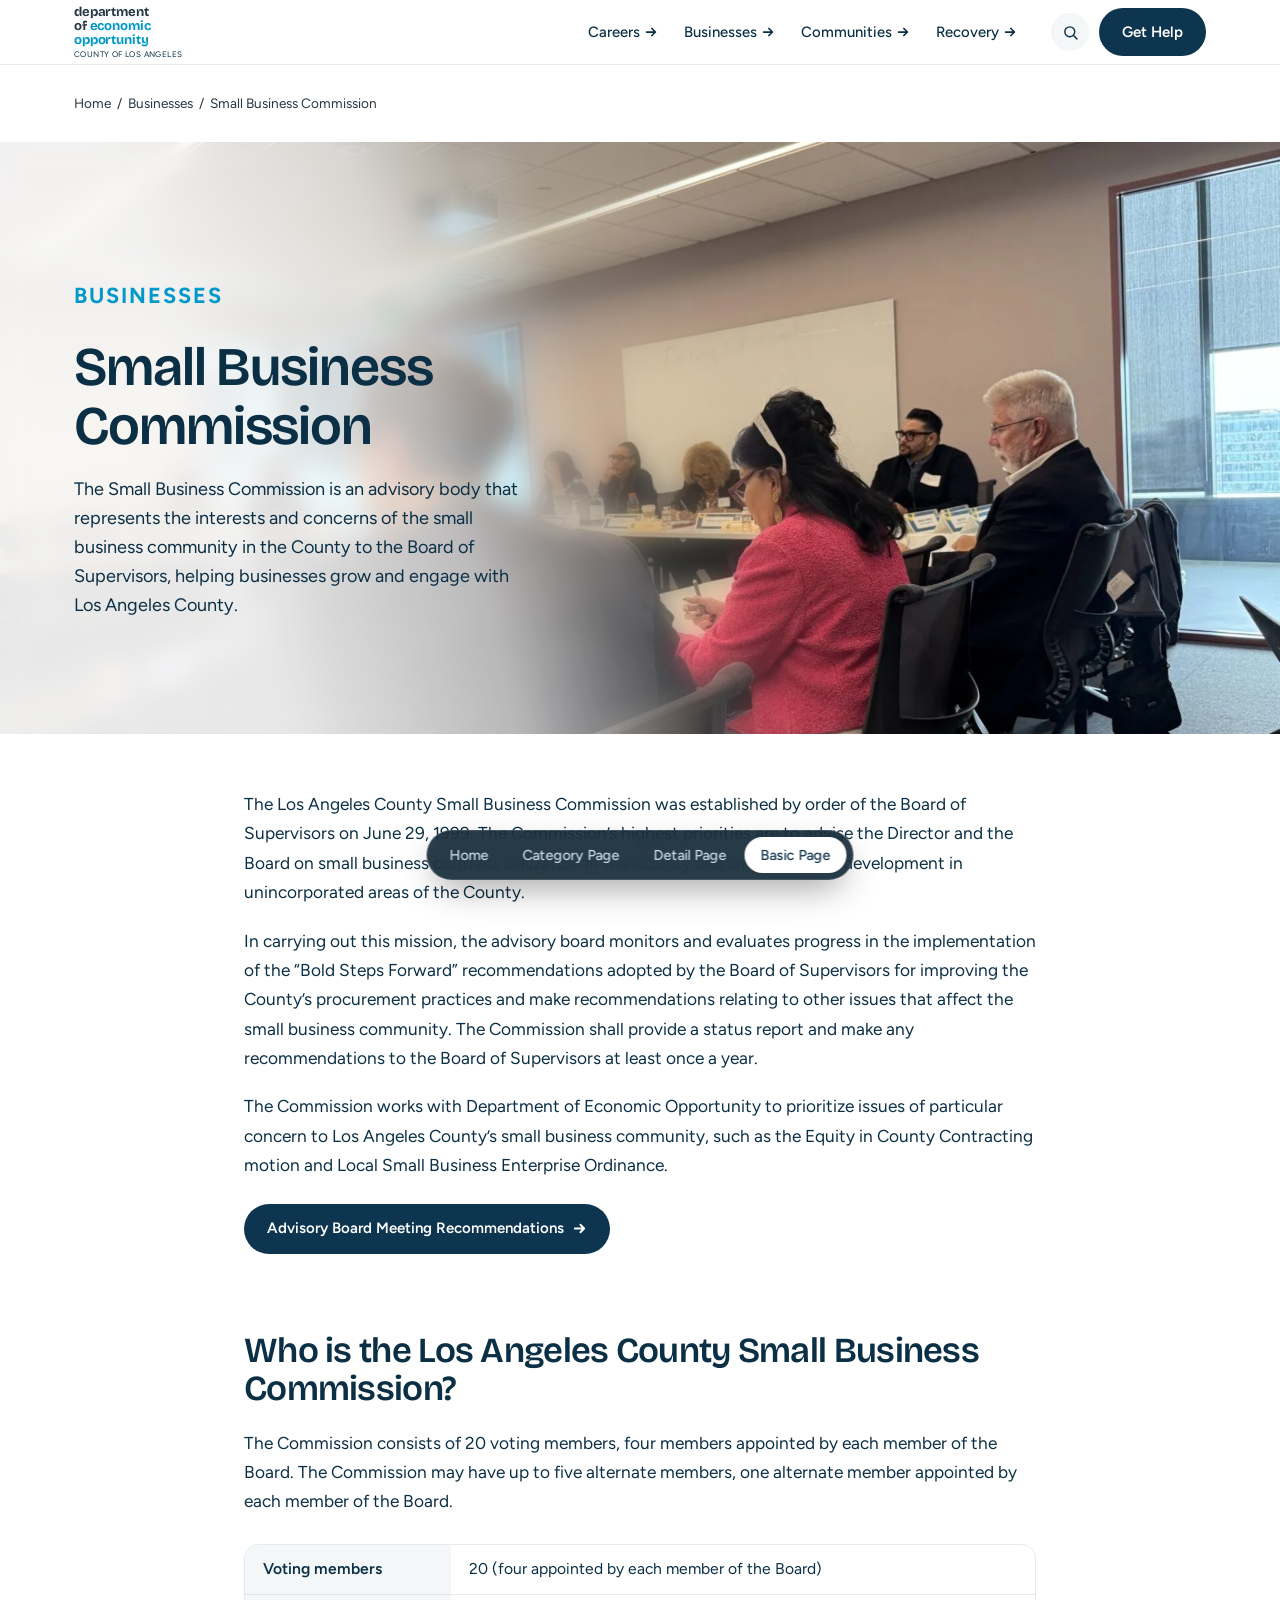
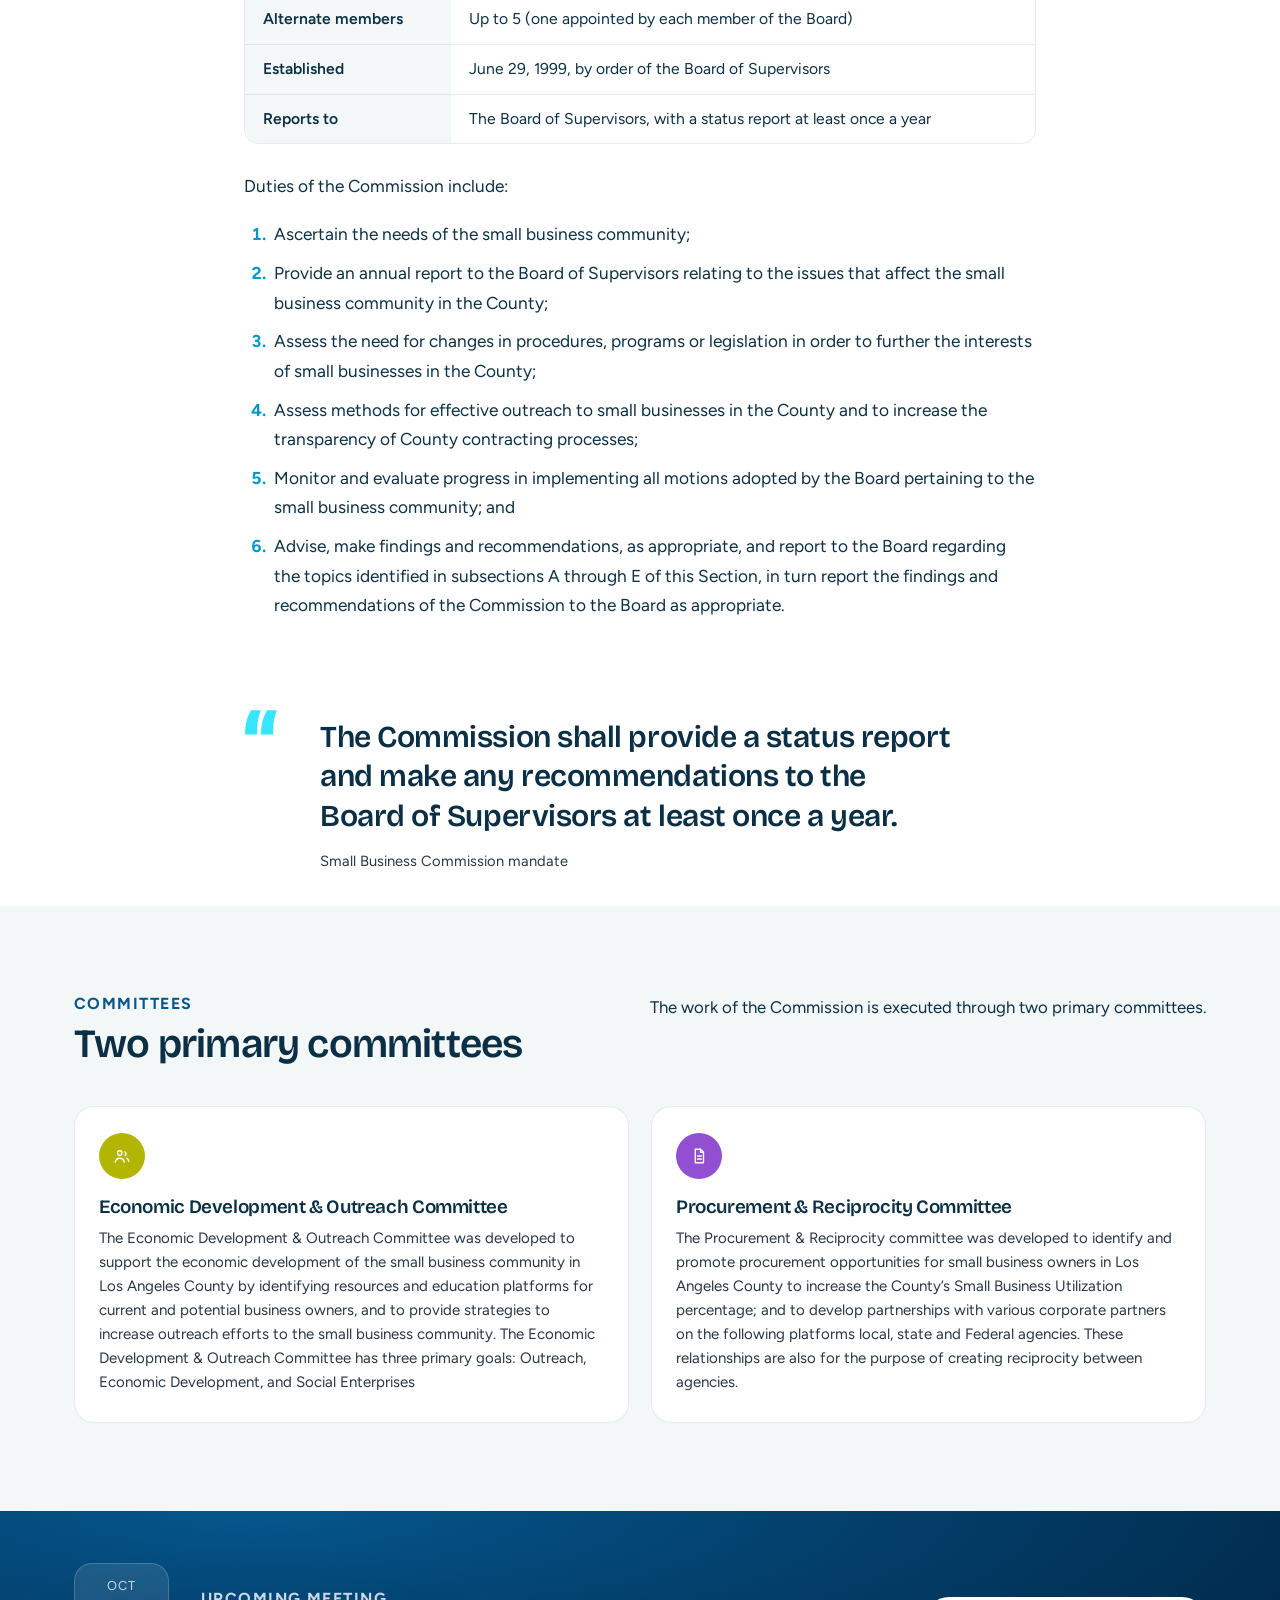
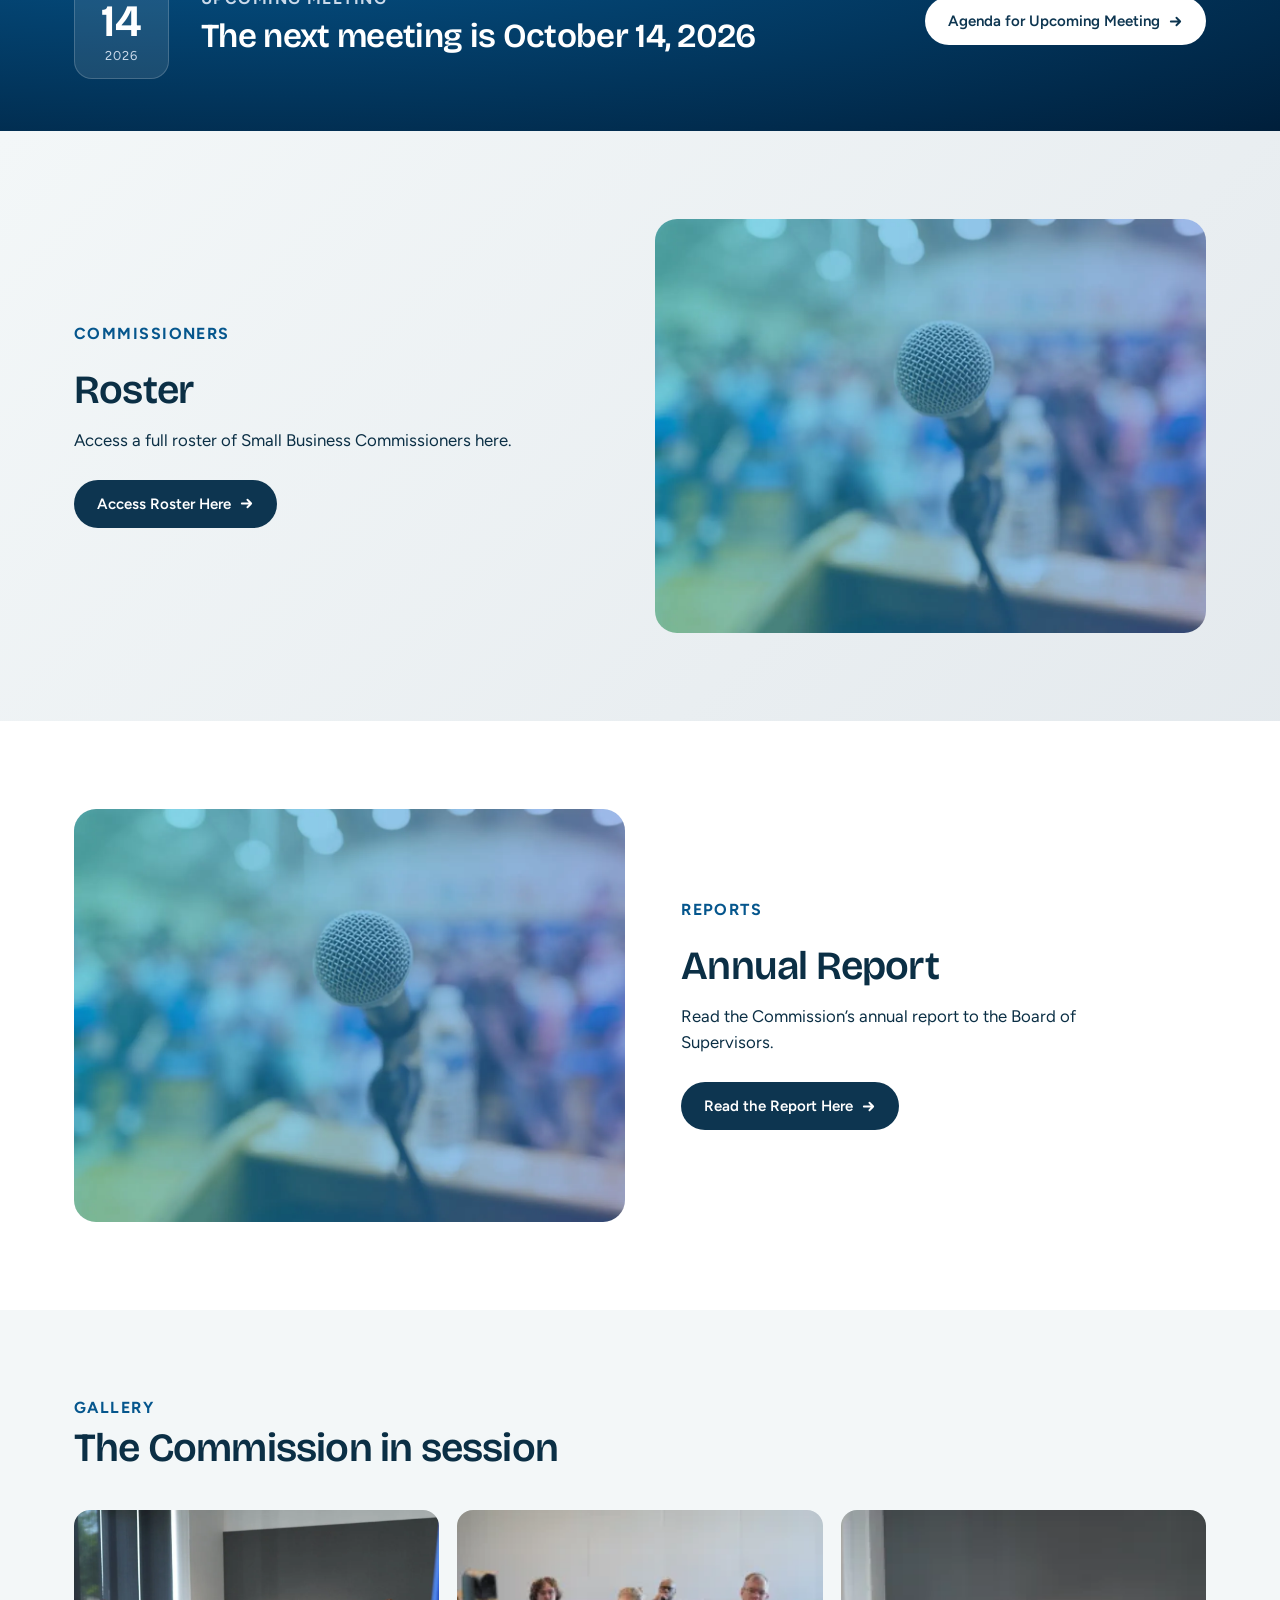
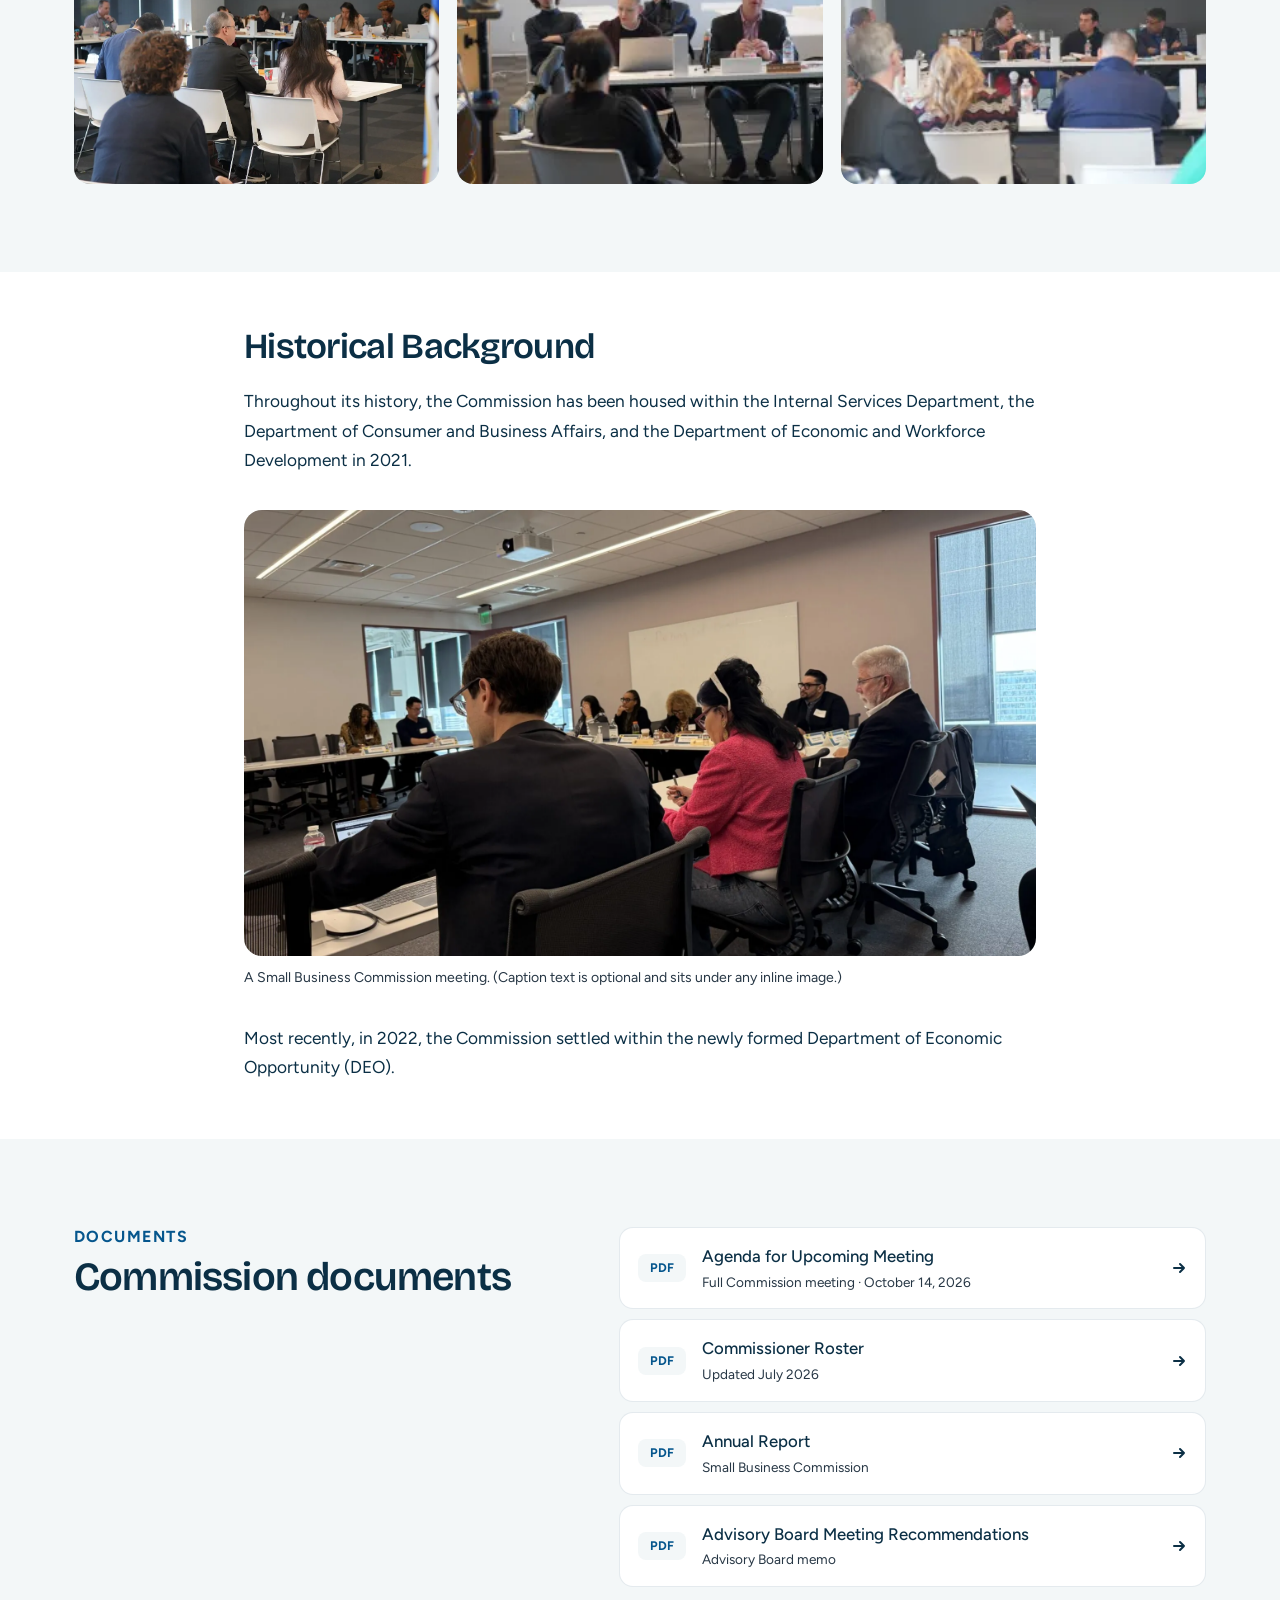
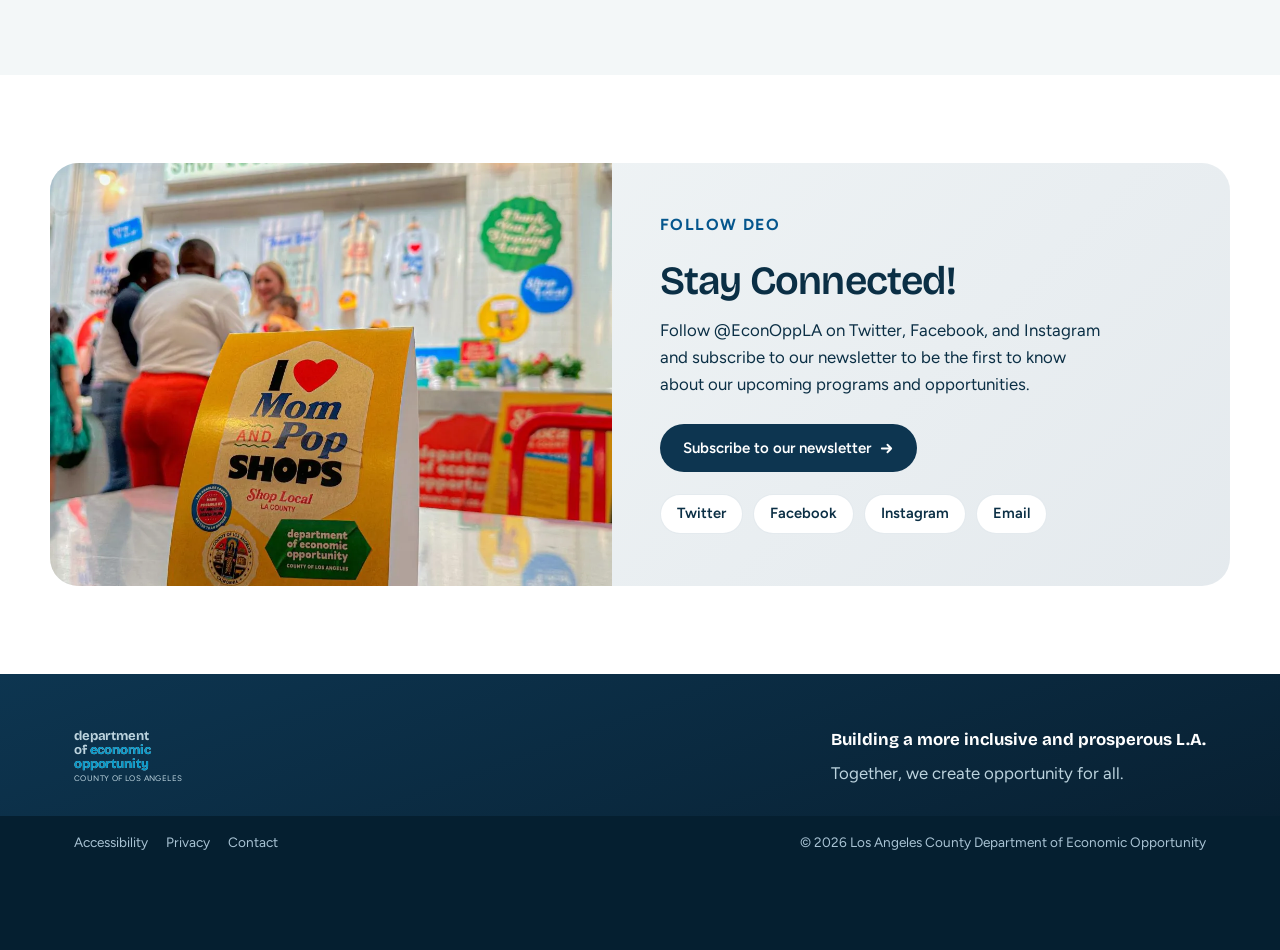
==== basic-page.html @ f33e4ea8 "Added Basic Page type, new images, and mockup nav links." ====
<!doctype html>
<html lang="en">
  <head>
    <meta charset="utf-8" />
    <meta
      name="viewport"
      content="width=device-width, initial-scale=1, viewport-fit=cover"
    />
    <meta name="color-scheme" content="light" />
    <title>
      Small Business Commission | Department of Economic Opportunity
    </title>
    <link rel="icon" href="assets/la-county-seal.svg" sizes="32x32" />
    <link rel="apple-touch-icon" href="assets/la-county-seal.svg" />
    <link rel="preconnect" href="https://fonts.googleapis.com" />
    <link rel="preconnect" href="https://fonts.gstatic.com" crossorigin />
    <link
      href="https://fonts.googleapis.com/css2?family=Bricolage+Grotesque:wght@500;600;700&family=Figtree:wght@400;500;600&display=swap"
      rel="stylesheet"
    />
    <link rel="stylesheet" href="style.css" />
  </head>
  <body>
    <header class="bar" id="top">
      <div class="w">
        <a
          class="logo"
          href="./"
          aria-label="Department of Economic Opportunity, home"
          ><span
            ><b
              ><i class="l1">department of </i>
              <i class="l2">economic opportunity</i></b
            ><small>County of Los Angeles</small></span
          ></a
        >
        <nav aria-label="Main">
          <div class="dd">
            <a href="category.html"
              >Careers
              <svg
                class="ch"
                width="14"
                height="14"
                viewBox="0 0 16 16"
                aria-hidden="true"
              >
                <path
                  d="M3 8h10M9 4l4 4-4 4"
                  fill="none"
                  stroke="currentColor"
                  stroke-width="2"
                  stroke-linecap="round"
                  stroke-linejoin="round"
                />
              </svg>
            </a>
            <ul>
              <li>
                <a href="youthatwork.html"
                  >America’s Job Centers of California</a
                >
              </li>
              <li>
                <a href="youthatwork.html">High Road Training Partnerships</a>
              </li>
              <li>
                <a href="youthatwork.html">Workforce Development Board</a>
              </li>
              <li><a href="youthatwork.html">Youth@Work Program</a></li>
            </ul>
          </div>
          <div class="dd">
            <a href="category.html"
              >Businesses
              <svg
                class="ch"
                width="14"
                height="14"
                viewBox="0 0 16 16"
                aria-hidden="true"
              >
                <path
                  d="M3 8h10M9 4l4 4-4 4"
                  fill="none"
                  stroke="currentColor"
                  stroke-width="2"
                  stroke-linecap="round"
                  stroke-linejoin="round"
                />
              </svg>
            </a>
            <ul>
              <li><a href="youthatwork.html">Office of Small Business</a></li>
              <li><a href="youthatwork.html">Sidewalk Vending Program</a></li>
              <li><a href="youthatwork.html">Small Business Commission</a></li>
              <li><a href="youthatwork.html">Life Sciences Industry</a></li>
              <li>
                <a href="youthatwork.html">Arts, Media, and Entertainment</a>
              </li>
            </ul>
          </div>
          <div class="dd">
            <a href="category.html"
              >Communities
              <svg
                class="ch"
                width="14"
                height="14"
                viewBox="0 0 16 16"
                aria-hidden="true"
              >
                <path
                  d="M3 8h10M9 4l4 4-4 4"
                  fill="none"
                  stroke="currentColor"
                  stroke-width="2"
                  stroke-linecap="round"
                  stroke-linejoin="round"
                />
              </svg>
            </a>
            <ul>
              <li><a href="youthatwork.html">Capital Development</a></li>
              <li>
                <a href="youthatwork.html"
                  >RENOVATE Facade Improvement Program</a
                >
              </li>
            </ul>
          </div>
          <div class="dd">
            <a href="category.html"
              >Recovery
              <svg
                class="ch"
                width="14"
                height="14"
                viewBox="0 0 16 16"
                aria-hidden="true"
              >
                <path
                  d="M3 8h10M9 4l4 4-4 4"
                  fill="none"
                  stroke="currentColor"
                  stroke-width="2"
                  stroke-linecap="round"
                  stroke-linejoin="round"
                />
              </svg>
            </a>
            <ul>
              <li>
                <a href="youthatwork.html"
                  >Malibu-Topanga Business Interruption Fund</a
                >
              </li>
            </ul>
          </div>
        </nav>
        <div class="tools">
          <button class="ic-btn" aria-label="Search">
            <svg
              width="17"
              height="17"
              viewBox="0 0 24 24"
              fill="none"
              aria-hidden="true"
            >
              <circle
                cx="11"
                cy="11"
                r="7"
                stroke="currentColor"
                stroke-width="2"
              />
              <path
                d="M21 21l-4-4"
                stroke="currentColor"
                stroke-width="2"
                stroke-linecap="round"
              />
            </svg></button
          ><a class="btn" href="#contact"><span>Get Help</span></a>
        </div>
        <button class="menu" aria-label="Menu" aria-expanded="false" id="mb">
          ☰
        </button>
      </div>
    </header>
    <main>
      <div class="w">
        <p class="crumb">
          <a href="index.html">Home</a><span>/</span
          ><a href="category.html">Businesses</a><span>/</span>Small Business
          Commission
        </p>
      </div>

      <!-- ============================================================
           BASIC PAGE: component inventory (authors can reorder/omit/repeat)
           1  Hero .................. same as other pages: background image, title, intro
           2  Rich text ............. h2-h4, paragraphs, lists, links, button,
                                      table, blockquote, figure with caption
           3  Pull quote
           4  Card grid (2 or 3 up)
           5  Callout band (dark)
           6  Feature block ......... image right (.feat) / image left (.feat.flip)
           7  Image gallery ......... opens in lightbox
           8  Document list
           9  CTA with image
           Section backgrounds: white (default), .tint, .dark
           ============================================================ -->

      <!-- 1. HERO -->
      <div
        class="hero"
        style="background-image: url(assets/img-small-biz-commission.webp)"
      >
        <div class="w">
          <div class="hero-content">
            <h1>
              <span class="eyebrow">Businesses</span
              ><span class="sr-only">: </span>
              <span class="headline">Small Business Commission</span>
            </h1>
            <p>
              The Small Business Commission is an advisory body that represents
              the interests and concerns of the small business community in the
              County to the Board of Supervisors, helping businesses grow and
              engage with Los Angeles County.
            </p>
          </div>
        </div>
      </div>

      <!-- 2. RICH TEXT -->
      <section class="rt">
        <div class="w narrow">
          <div class="rich">
            <p>
              The Los Angeles County Small Business Commission was established
              by order of the Board of Supervisors on June 29, 1999. The
              Commission’s highest priorities are to advise the Director and the
              Board on small business contract utilization in the County and
              small business development in unincorporated areas of the County.
            </p>
            <p>
              In carrying out this mission, the advisory board monitors and
              evaluates progress in the implementation of the “Bold Steps
              Forward” recommendations adopted by the Board of Supervisors for
              improving the County’s procurement practices and make
              recommendations relating to other issues that affect the small
              business community. The Commission shall provide a status report
              and make any recommendations to the Board of Supervisors at least
              once a year.
            </p>
            <p>
              The Commission works with Department of Economic Opportunity to
              prioritize issues of particular concern to Los Angeles County’s
              small business community, such as the Equity in County Contracting
              motion and Local Small Business Enterprise Ordinance.
            </p>
            <a
              class="btn"
              href="https://opportunity.lacounty.gov/wp-content/uploads/2025/08/FINAL-1st-Advisory-Board-Memo-2024-signed.pdf"
              target="_blank"
              rel="noopener"
              >Advisory Board Meeting Recommendations
              <svg
                class="arrow"
                width="15"
                height="15"
                viewBox="0 0 16 16"
                aria-hidden="true"
              >
                <path
                  d="M3 8h10M9 4l4 4-4 4"
                  fill="none"
                  stroke="currentColor"
                  stroke-width="2"
                  stroke-linecap="round"
                  stroke-linejoin="round"
                />
              </svg>
            </a>

            <h2>Who is the Los Angeles County Small Business Commission?</h2>
            <p>
              The Commission consists of 20 voting members, four members
              appointed by each member of the Board. The Commission may have up
              to five alternate members, one alternate member appointed by each
              member of the Board.
            </p>

            <div class="table-wrap">
              <table>
                <caption class="sr-only">
                  Commission membership at a glance
                </caption>
                <tbody>
                  <tr>
                    <th scope="row">Voting members</th>
                    <td>20 (four appointed by each member of the Board)</td>
                  </tr>
                  <tr>
                    <th scope="row">Alternate members</th>
                    <td>Up to 5 (one appointed by each member of the Board)</td>
                  </tr>
                  <tr>
                    <th scope="row">Established</th>
                    <td>June 29, 1999, by order of the Board of Supervisors</td>
                  </tr>
                  <tr>
                    <th scope="row">Reports to</th>
                    <td>
                      The Board of Supervisors, with a status report at least
                      once a year
                    </td>
                  </tr>
                </tbody>
              </table>
            </div>

            <p>Duties of the Commission include:</p>
            <ol>
              <li>Ascertain the needs of the small business community;</li>
              <li>
                Provide an annual report to the Board of Supervisors relating to
                the issues that affect the small business community in the
                County;
              </li>
              <li>
                Assess the need for changes in procedures, programs or
                legislation in order to further the interests of small
                businesses in the County;
              </li>
              <li>
                Assess methods for effective outreach to small businesses in the
                County and to increase the transparency of County contracting
                processes;
              </li>
              <li>
                Monitor and evaluate progress in implementing all motions
                adopted by the Board pertaining to the small business community;
                and
              </li>
              <li>
                Advise, make findings and recommendations, as appropriate, and
                report to the Board regarding the topics identified in
                subsections A through E of this Section, in turn report the
                findings and recommendations of the Commission to the Board as
                appropriate.
              </li>
            </ol>
          </div>
        </div>
      </section>

      <!-- 3. PULL QUOTE (text taken from the page body above) -->
      <section class="pq">
        <div class="w narrow">
          <figure class="pullquote">
            <blockquote>
              <p>
                The Commission shall provide a status report and make any
                recommendations to the Board of Supervisors at least once a
                year.
              </p>
            </blockquote>
            <figcaption>Small Business Commission mandate</figcaption>
          </figure>
        </div>
      </section>

      <!-- 4. CARD GRID (2-up) -->
      <section class="tint">
        <div class="w">
          <div class="hd2">
            <div>
              <h2>
                <span class="eyebrow">Committees</span
                ><span class="sr-only">: </span>
                <span class="headline">Two primary committees</span>
              </h2>
            </div>
            <p>
              The work of the Commission is executed through two primary
              committees.
            </p>
          </div>
          <div class="path cols2">
            <article class="bcard">
              <span class="ico" style="background: var(--avocado)"
                ><svg
                  width="18"
                  height="18"
                  viewBox="0 0 24 24"
                  fill="none"
                  stroke="white"
                  stroke-width="1.8"
                  stroke-linecap="round"
                  stroke-linejoin="round"
                  aria-hidden="true"
                >
                  <circle cx="9" cy="8" r="3" />
                  <path d="M3 20c.8-3.4 3-5 6-5s5.2 1.6 6 5" />
                  <path d="M16 6.5a3 3 0 0 1 0 5M18.5 15c1.4.7 2.2 2.2 2.5 4" />
                </svg>
              </span>
              <h3>Economic Development &amp; Outreach Committee</h3>
              <p>
                The Economic Development &amp; Outreach Committee was developed
                to support the economic development of the small business
                community in Los Angeles County by identifying resources and
                education platforms for current and potential business owners,
                and to provide strategies to increase outreach efforts to the
                small business community. The Economic Development &amp;
                Outreach Committee has three primary goals: Outreach, Economic
                Development, and Social Enterprises
              </p>
            </article>
            <article class="bcard">
              <span class="ico" style="background: var(--purple)"
                ><svg
                  width="18"
                  height="18"
                  viewBox="0 0 24 24"
                  fill="none"
                  stroke="white"
                  stroke-width="1.8"
                  stroke-linecap="round"
                  stroke-linejoin="round"
                  aria-hidden="true"
                >
                  <path d="M7 3h7l4 4v14H7z" />
                  <path d="M14 3v4h4M10 12h5M10 16h5" />
                </svg>
              </span>
              <h3>Procurement &amp; Reciprocity Committee</h3>
              <p>
                The Procurement &amp; Reciprocity committee was developed to
                identify and promote procurement opportunities for small
                business owners in Los Angeles County to increase the County’s
                Small Business Utilization percentage; and to develop
                partnerships with various corporate partners on the following
                platforms local, state and Federal agencies. These relationships
                are also for the purpose of creating reciprocity between
                agencies.
              </p>
            </article>
          </div>
        </div>
      </section>

      <!-- 5. CALLOUT BAND (dark) -->
      <section class="callout dark">
        <div class="w">
          <time class="date" datetime="2026-10-14"
            ><span>Oct</span><b>14</b><span>2026</span></time
          >
          <div class="txt">
            <h2>
              <span class="eyebrow" style="color: var(--chalk)"
                >Upcoming Meeting</span
              ><span class="sr-only">: </span>
              <span class="headline">The next meeting is October 14, 2026</span>
            </h2>
          </div>
          <a
            class="btn"
            href="http://opportunity.lacounty.gov/wp-content/uploads/2026/10/SBC-Full-Commission-Meeting-Agenda.-October-14-2026-FINAL.pdf"
            target="_blank"
            rel="noopener"
            >Agenda for Upcoming Meeting
            <svg
              class="arrow"
              width="15"
              height="15"
              viewBox="0 0 16 16"
              aria-hidden="true"
            >
              <path
                d="M3 8h10M9 4l4 4-4 4"
                fill="none"
                stroke="currentColor"
                stroke-width="2"
                stroke-linecap="round"
                stroke-linejoin="round"
              />
            </svg>
          </a>
        </div>
      </section>

      <!-- 6a. FEATURE BLOCK (image right) -->
      <section class="feat">
        <div class="w">
          <div>
            <h2>
              <span class="eyebrow">Commissioners</span
              ><span class="sr-only">: </span>
              <span class="headline">Roster</span>
            </h2>
            <p>Access a full roster of Small Business Commissioners here.</p>
            <a
              class="btn"
              href="http://opportunity.lacounty.gov/wp-content/uploads/2026/08/LOS-ANGELES-COUNTY-SMALL-BUSINESS-COMMISSION-ROSTER.7.2026-1.pdf"
              target="_blank"
              rel="noopener"
              >Access Roster Here
              <svg
                class="arrow"
                width="15"
                height="15"
                viewBox="0 0 16 16"
                aria-hidden="true"
              >
                <path
                  d="M3 8h10M9 4l4 4-4 4"
                  fill="none"
                  stroke="currentColor"
                  stroke-width="2"
                  stroke-linecap="round"
                  stroke-linejoin="round"
                />
              </svg>
            </a>
          </div>
          <div class="ph">
            <img
              src="assets/img-sbc-microphone.webp"
              alt="A close-up of a microphone on a podium with a water bottle, set against a blurred crowd in a brightly lit indoor venue with a blue-purple gradient overlay."
            />
          </div>
        </div>
      </section>

      <!-- 6b. FEATURE BLOCK (image left) -->
      <section class="feat flip" style="background-image: none">
        <div class="w">
          <div>
            <h2>
              <span class="eyebrow">Reports</span
              ><span class="sr-only">: </span>
              <span class="headline">Annual Report</span>
            </h2>
            <p>
              Read the Commission’s annual report to the Board of Supervisors.
            </p>
            <a
              class="btn"
              href="https://opportunity.lacounty.gov/wp-content/uploads/2025/08/SBC-2022-Annual-Report-Final-1-13.pdf"
              target="_blank"
              rel="noopener"
              >Read the Report Here
              <svg
                class="arrow"
                width="15"
                height="15"
                viewBox="0 0 16 16"
                aria-hidden="true"
              >
                <path
                  d="M3 8h10M9 4l4 4-4 4"
                  fill="none"
                  stroke="currentColor"
                  stroke-width="2"
                  stroke-linecap="round"
                  stroke-linejoin="round"
                />
              </svg>
            </a>
          </div>
          <div class="ph">
            <img
              src="assets/img-sbc-microphone.webp"
              alt="A close-up of a microphone on a podium with a water bottle, set against a blurred crowd in a brightly lit indoor venue with a blue-purple gradient overlay."
            />
          </div>
        </div>
      </section>

      <!-- 7. IMAGE GALLERY (opens lightbox) -->
      <section class="tint">
        <div class="w">
          <div class="hd2">
            <div>
              <h2>
                <span class="eyebrow">Gallery</span
                ><span class="sr-only">: </span>
                <span class="headline">The Commission in session</span>
              </h2>
            </div>
          </div>
          <ul class="gal">
            <li>
              <button
                type="button"
                class="gal-item"
                aria-label="View larger: People sit around a large U-shaped table engaged in a formal meeting or discussion in a modern conference room, with a partial view of a Los Angeles County flag in the foreground."
              >
                <span class="ph"
                  ><img
                    src="assets/img-SBC.webp"
                    alt="People sit around a large U-shaped table engaged in a formal meeting or discussion in a modern conference room, with a partial view of a Los Angeles County flag in the foreground."
                    loading="lazy"
                /></span>
              </button>
            </li>
            <li>
              <button
                type="button"
                class="gal-item"
                aria-label="View larger: A small group of people sit at a conference table with laptops and nameplates, participating in a formal meeting while a camera on a tripod records the session."
              >
                <span class="ph"
                  ><img
                    src="assets/img-SBC1.webp"
                    alt="A small group of people sit at a conference table with laptops and nameplates, participating in a formal meeting while a camera on a tripod records the session."
                    loading="lazy"
                /></span>
              </button>
            </li>
            <li>
              <button
                type="button"
                class="gal-item"
                aria-label="View larger: People seated around conference tables engage in a group discussion, with one woman speaking while others listen attentively in a professional meeting setting."
              >
                <span class="ph"
                  ><img
                    src="assets/img-SBC2.webp"
                    alt="People seated around conference tables engage in a group discussion, with one woman speaking while others listen attentively in a professional meeting setting."
                    loading="lazy"
                /></span>
              </button>
            </li>
          </ul>
        </div>
      </section>

      <!-- 2 (again). RICH TEXT with an inline figure + caption -->
      <section class="rt">
        <div class="w narrow">
          <div class="rich">
            <h2>Historical Background</h2>
            <p>
              Throughout its history, the Commission has been housed within the
              Internal Services Department, the Department of Consumer and
              Business Affairs, and the Department of Economic and Workforce
              Development in 2021.
            </p>
            <figure>
              <div class="ph">
                <img
                  src="assets/img-small-biz-commission.webp"
                  alt="A Small Business Commission meeting"
                  loading="lazy"
                />
              </div>
              <figcaption>
                A Small Business Commission meeting. (Caption text is optional
                and sits under any inline image.)
              </figcaption>
            </figure>
            <p>
              Most recently, in 2022, the Commission settled within the newly
              formed Department of Economic Opportunity (DEO).
            </p>
          </div>
        </div>
      </section>

      <!-- 8. DOCUMENT LIST -->
      <section class="tint">
        <div class="w split">
          <div>
            <h2>
              <span class="eyebrow">Documents</span
              ><span class="sr-only">: </span>
              <span class="headline">Commission documents</span>
            </h2>
          </div>
          <ul class="doclist">
            <li>
              <a
                href="http://opportunity.lacounty.gov/wp-content/uploads/2026/10/SBC-Full-Commission-Meeting-Agenda.-October-14-2026-FINAL.pdf"
                target="_blank"
                rel="noopener"
                ><span class="ft">PDF</span
                ><span class="t"
                  >Agenda for Upcoming Meeting<small
                    >Full Commission meeting · October 14, 2026</small
                  ></span
                ><svg
                  width="16"
                  height="16"
                  viewBox="0 0 16 16"
                  aria-hidden="true"
                >
                  <path
                    d="M3 8h10M9 4l4 4-4 4"
                    fill="none"
                    stroke="currentColor"
                    stroke-width="2"
                    stroke-linecap="round"
                    stroke-linejoin="round"
                  /></svg
              ></a>
            </li>
            <li>
              <a
                href="http://opportunity.lacounty.gov/wp-content/uploads/2026/08/LOS-ANGELES-COUNTY-SMALL-BUSINESS-COMMISSION-ROSTER.7.2026-1.pdf"
                target="_blank"
                rel="noopener"
                ><span class="ft">PDF</span
                ><span class="t"
                  >Commissioner Roster<small>Updated July 2026</small></span
                ><svg
                  width="16"
                  height="16"
                  viewBox="0 0 16 16"
                  aria-hidden="true"
                >
                  <path
                    d="M3 8h10M9 4l4 4-4 4"
                    fill="none"
                    stroke="currentColor"
                    stroke-width="2"
                    stroke-linecap="round"
                    stroke-linejoin="round"
                  /></svg
              ></a>
            </li>
            <li>
              <a
                href="https://opportunity.lacounty.gov/wp-content/uploads/2025/08/SBC-2022-Annual-Report-Final-1-13.pdf"
                target="_blank"
                rel="noopener"
                ><span class="ft">PDF</span
                ><span class="t"
                  >Annual Report<small>Small Business Commission</small></span
                ><svg
                  width="16"
                  height="16"
                  viewBox="0 0 16 16"
                  aria-hidden="true"
                >
                  <path
                    d="M3 8h10M9 4l4 4-4 4"
                    fill="none"
                    stroke="currentColor"
                    stroke-width="2"
                    stroke-linecap="round"
                    stroke-linejoin="round"
                  /></svg
              ></a>
            </li>
            <li>
              <a
                href="https://opportunity.lacounty.gov/wp-content/uploads/2025/08/FINAL-1st-Advisory-Board-Memo-2024-signed.pdf"
                target="_blank"
                rel="noopener"
                ><span class="ft">PDF</span
                ><span class="t"
                  >Advisory Board Meeting Recommendations<small
                    >Advisory Board memo</small
                  ></span
                ><svg
                  width="16"
                  height="16"
                  viewBox="0 0 16 16"
                  aria-hidden="true"
                >
                  <path
                    d="M3 8h10M9 4l4 4-4 4"
                    fill="none"
                    stroke="currentColor"
                    stroke-width="2"
                    stroke-linecap="round"
                    stroke-linejoin="round"
                  /></svg
              ></a>
            </li>
          </ul>
        </div>
      </section>

      <!-- 9. CTA WITH IMAGE -->
      <section class="cta">
        <div class="w">
          <div
            class="ph"
            style="aspect-ratio: auto; height: 100%; min-height: 280px"
          >
            <img
              src="assets/img-i-love-mom-pop-shops.webp"
              alt="Table sign reading “I love Mom and Pop Shops – Shop Local LA County” is displayed in front of a colorful vendor booth promoting local businesses, with people interacting in the background."
              style="
                position: absolute;
                inset: 0;
                width: 100%;
                height: 100%;
                object-fit: cover;
              "
            />
          </div>
          <div class="body">
            <h2>
              <span class="eyebrow">Follow DEO</span
              ><span class="sr-only">: </span>
              <span class="headline">Stay Connected!</span>
            </h2>
            <p>
              Follow @EconOppLA on Twitter, Facebook, and Instagram and
              subscribe to our newsletter to be the first to know about our
              upcoming programs and opportunities.
            </p>
            <div class="actions">
              <a
                class="btn"
                href="https://public.govdelivery.com/accounts/CALACOUNTY/signup/50311"
                target="_blank"
                rel="noopener"
                >Subscribe to our newsletter
                <svg
                  class="arrow"
                  width="15"
                  height="15"
                  viewBox="0 0 16 16"
                  aria-hidden="true"
                >
                  <path
                    d="M3 8h10M9 4l4 4-4 4"
                    fill="none"
                    stroke="currentColor"
                    stroke-width="2"
                    stroke-linecap="round"
                    stroke-linejoin="round"
                  />
                </svg>
              </a>
            </div>
            <ul class="pill-links">
              <li><a href="https://twitter.com/EconOppLA">Twitter</a></li>
              <li>
                <a href="https://www.facebook.com/EconOppLA/">Facebook</a>
              </li>
              <li>
                <a href="https://www.instagram.com/econoppla/">Instagram</a>
              </li>
              <li><a href="mailto:deo@opportunity.lacounty.gov">Email</a></li>
            </ul>
          </div>
        </div>
      </section>
    </main>
    <dialog class="lightbox" aria-label="Image viewer">
      <button type="button" class="lb-btn lb-close" aria-label="Close">
        <svg
          width="18"
          height="18"
          viewBox="0 0 24 24"
          fill="none"
          stroke="currentColor"
          stroke-width="2"
          stroke-linecap="round"
          aria-hidden="true"
        >
          <path d="M6 6l12 12M18 6L6 18" />
        </svg>
      </button>
      <button type="button" class="lb-btn lb-prev" aria-label="Previous image">
        <svg
          width="18"
          height="18"
          viewBox="0 0 24 24"
          fill="none"
          stroke="currentColor"
          stroke-width="2"
          stroke-linecap="round"
          stroke-linejoin="round"
          aria-hidden="true"
        >
          <path d="M15 5l-7 7 7 7" />
        </svg>
      </button>
      <figure><img src="assets/" alt="" /></figure>
      <button type="button" class="lb-btn lb-next" aria-label="Next image">
        <svg
          width="18"
          height="18"
          viewBox="0 0 24 24"
          fill="none"
          stroke="currentColor"
          stroke-width="2"
          stroke-linecap="round"
          stroke-linejoin="round"
          aria-hidden="true"
        >
          <path d="M9 5l7 7-7 7" />
        </svg>
      </button>
    </dialog>
    <footer>
      <div class="w fmain">
        <a class="logo" href="index.html"
          ><span
            ><b>
              <i class="l1" style="color: #bcd3de">department of</i>
              <i
                class="l2"
                style="background-image: linear-gradient(135deg, #fff, #bcd3de)"
                >economic<br />opportunity</i
              > </b
            ><small style="color: #bcd3de">County of Los Angeles</small></span
          ></a
        >
        <div>
          <b
            style="
              font-family: &quot;Bricolage Grotesque&quot;;
              font-size: 1.05rem;
            "
            >Building a more inclusive and prosperous L.A.</b
          >
          <p>Together, we create opportunity for all.</p>
        </div>
      </div>
      <div class="fbottom">
        <div class="w">
          <div>
            <a href="#">Accessibility</a><a href="#">Privacy</a
            ><a href="#">Contact</a>
          </div>
          <span
            >© 2026 Los Angeles County Department of Economic Opportunity</span
          >
        </div>
      </div>
    </footer>

    <div class="mockup-nav" role="navigation" aria-label="Mockup pages">
      <a href="index.html">Home</a><a href="category.html">Category Page</a
      ><a href="youthatwork.html">Detail Page</a
      ><a href="basic-page.html" aria-current="page">Basic Page</a>
    </div>
    <script>
      const $ = (s) => document.querySelector(s);
      $("#mb").onclick = () => {
        const b = $(".bar");
        b.classList.toggle("open");
        $("#mb").setAttribute("aria-expanded", b.classList.contains("open"));
      };
      document.addEventListener("click", (e) => {
        if (e.target.closest("nav a")) $(".bar").classList.remove("open");
      });
      const lb = document.querySelector(".lightbox");
      if (lb) {
        const big = lb.querySelector("img");
        let items = [],
          i = 0;
        const open = (n) => {
          i = (n + items.length) % items.length;
          const img = items[i].querySelector("img");
          big.src = img.src;
          big.alt = img.alt;
        };
        document.querySelectorAll(".gal-item").forEach((b) =>
          b.addEventListener("click", () => {
            items = [...b.closest(".gal").querySelectorAll(".gal-item")];
            open(items.indexOf(b));
            lb.showModal();
          }),
        );
        lb.querySelector(".lb-prev").onclick = () => open(i - 1);
        lb.querySelector(".lb-next").onclick = () => open(i + 1);
        lb.querySelector(".lb-close").onclick = () => lb.close();
        lb.addEventListener("click", (e) => {
          if (e.target === lb) lb.close();
        });
        lb.addEventListener("keydown", (e) => {
          if (e.key === "ArrowLeft") open(i - 1);
          if (e.key === "ArrowRight") open(i + 1);
        });
      }
    </script>
  </body>
</html>
---- style.css ----
@view-transition {
  navigation: auto;
}
:root {
  color-scheme: light;
  --surface: #fff;
  --ink: #0b2f45;
  --chalk: #cad9ea;
  --mute: #273745;
  --line: #bac8d263;
  --aqua: #35e6fc;
  --aquaD: #0098c9;
  --teal: #05568d;
  --tealD: #06436b;
  --deep: #0d3550;
  --deeper: #001f3b;
  --panel: #f3f7f8;
  --avocado: #b3b503; /* #949600 */
  --avocadoD: #6e7000;
  --purple: #934fd1;
  --blue: #5240ff;
  --coral: #f07a57; /* #d8471b */
  --glow-shadow: 0 0 0 -15px #00b1d200;
  --glow-shadow-hover: 0 16px 34px -15px #00b1d266;
  --g-panel: linear-gradient(135deg, var(--panel), var(--line));
  --g-news: radial-gradient(
    farthest-corner at 20% 0%,
    var(--teal),
    var(--deeper)
  );
  --g-footer: linear-gradient(160deg, var(--deep), #071c2c);
  box-sizing: border-box;
  padding-top: env(safe-area-inset-top, 0px);
  padding-bottom: env(safe-area-inset-bottom, 0px);
}
html {
  scroll-padding-top: calc(66px + env(safe-area-inset-top, 0px));
  scroll-behavior: smooth;
  background: #fff;
}
*,
*::before,
*::after {
  box-sizing: border-box;
}
body {
  margin: 0;
  background: #fff;
  color: var(--ink);
  font:
    400 1.05rem/1.6 Figtree,
    system-ui,
    sans-serif;
}
a {
  color: inherit;
}
h1,
h2,
h3 {
  font-family: "Bricolage Grotesque", Figtree, sans-serif;
  font-weight: 600;
  line-height: 1.08;
  margin: 0;
  letter-spacing: -0.02em;
}
.eyebrow {
  font: 700 1rem Figtree;
  letter-spacing: 0.09em;
  text-transform: uppercase;
  color: var(--teal);
  margin: 0 0 10px;
}
.subheadline {
  display: block;
  font: 400 1.2rem Figtree;
  letter-spacing: 0;
  color: var(--teal);
  margin: 0 0 10px;
}
:focus-visible {
  outline: 3px solid var(--aqua);
  outline-offset: 3px;
  border-radius: 6px;
}
.w {
  max-width: 1180px;
  margin: 0 auto;
  padding: 0 24px;
}
.arrow {
  display: inline-block;
  transition: transform 0.18s;
}
a:hover .arrow {
  transform: translateX(4px);
}
/* bar */
.bar {
  position: sticky;
  top: env(safe-area-inset-top, 0px);
  z-index: 9;
  background: #ffffffbb;
  backdrop-filter: blur(14px);
  border-bottom: 1px solid var(--line);
}
.bar .w {
  display: flex;
  align-items: center;
  gap: 22px;
  height: 64px;
}
.logo {
  display: flex;
  align-items: center;
  gap: 10px;
  text-decoration: none;
  text-wrap: balance;
  flex: none;
  margin-right: auto;
}
.logo b {
  display: block;
  font:
    700 0.82rem/1.08 "Bricolage Grotesque",
    sans-serif;
  letter-spacing: -0.01em;
  text-wrap: balance;
  max-width: 5rem;
}
.logo i {
  display: inline;
  font-style: normal;
}
.logo .l1 {
  color: var(--mute);
}
.logo .l2 {
  /* background-image: linear-gradient(151deg, var(--aquaD), var(--deep)); */
  background-clip: text;
  -webkit-background-clip: text;
  color: transparent;
  color: var(--aquaD);
}
.logo small {
  display: block;
  font-size: 0.5rem;
  line-height: 1.3;
  color: var(--ink);
  letter-spacing: 0.05em;
  text-transform: uppercase;
  margin-top: 2px;
}
nav {
  margin-left: 12px;
  display: flex;
  align-items: center;
  gap: 2px;
}
nav > a,
.dd > a,
.dd > button {
  font:
    500 0.93rem Figtree,
    sans-serif;
  color: var(--ink);
  background: none;
  border: 0;
  padding: 8px 12px;
  border-radius: 999px;
  cursor: pointer;
  text-decoration: none;
  display: flex;
  align-items: center;
  gap: 4px;
  white-space: nowrap;
  transition:
    color 0.15s,
    background 0.15s;
}
nav > a:hover,
.dd:hover > a,
.dd:focus-within > a,
.dd:hover > button,
.dd:focus-within > button {
  background: var(--panel);
  color: var(--aquaD);
}
.dd {
  position: relative;
}
.dd ul {
  position: absolute;
  left: 0;
  top: 100%;
  min-width: 280px;
  margin: 0;
  padding: 8px;
  list-style: none;
  background: #fff;
  border: 1px solid var(--line);
  border-radius: 16px;
  box-shadow: 0 18px 40px -20px rgba(10, 63, 92, 0.4);
  display: none;
}
.dd:hover ul,
.dd:focus-within ul {
  display: block;
}
.dd ul a {
  display: block;
  padding: 9px 12px;
  border-radius: 10px;
  text-decoration: none;
  font-size: 0.94rem;
}
.dd ul a:hover {
  background: var(--panel);
  color: var(--aquaD);
}
.tools {
  display: flex;
  align-items: center;
  gap: 10px;
}
.ic-btn {
  width: 38px;
  height: 38px;
  border-radius: 50%;
  background: var(--panel);
  border: 0;
  display: grid;
  place-items: center;
  color: var(--ink);
  cursor: pointer;
  flex: none;
}
.btn {
  display: inline-flex;
  align-items: center;
  gap: 8px;
  padding: 11px 22px;
  border-radius: 999px;
  background: var(--deep);
  color: #fff;
  text-decoration: none;
  font-weight: 600;
  font-size: 0.94rem;
  border: 1.5px solid transparent;
  transition:
    box-shadow 0.2s,
    background 0.2s;
}
.btn:hover {
  background: var(--aquaD);
}
.btn.o {
  background: transparent;
  color: #fff;
  border-color: rgba(255, 255, 255, 0.55);
}
.btn.o:hover {
  background: rgba(255, 255, 255, 0.12);
}
.menu {
  display: none;
  background: var(--panel);
  border: 0;
  border-radius: 10px;
  width: 40px;
  height: 36px;
  color: inherit;
  font-size: 1.2rem;
}
/* hero */
.hero {
  position: relative;
  padding: 120px 0 84px;
  overflow: hidden;
  background: #ffffff center 30% / cover no-repeat;
  isolation: isolate;
  min-height: 560px;
  display: flex;
  align-items: center;
  color: var(--ink);
}
.hero::before {
  content: "";
  position: absolute;
  inset: 0;
  background: linear-gradient(
    72deg,
    #ffffffe6 20%,
    #ffffffad 36%,
    #ffffff2e 48%,
    #ffffff00 64%
  );
  z-index: 0;
}
.hero::after {
  content: "";
  position: absolute;
  inset: 0;
  background: #ffffff11;
  mask: linear-gradient(72deg, black 40%, transparent 60%);
  backdrop-filter: saturate(1.5) blur(12px);
  z-index: 0;
}
.hero .w {
  position: relative;
  z-index: 1;
  display: grid;
  grid-template-columns: 1.15fr 0.85fr;
  gap: 10px;
  align-items: center;
}
.hero-content {
  max-width: 80%;
}
.hero h1 {
  font-size: clamp(2.1rem, 4.8148vw + -0.2111rem, 3.4rem);
  text-wrap: balance;
}
.hero .t {
  color: var(--aquaD);
}
.hero p {
  font-size: clamp(0.8rem, 1.2222vw + 0.2133rem, 1.13rem);
  margin: 20px 0 30px;
}
.hero .eyebrow {
  color: var(--aquaD);
  font-size: 1.36rem;
  margin: 20px 0 30px; /* was inherited from .hero p */
}
.hero .subheadline {
  color: var(--aquaD);
  font-size: 1.6rem;
  margin: 10px 0 30px; /* was inherited from .hero p */
}
.qcard {
  width: 250px;
  display: flex;
  flex-direction: column;
  gap: 12px;
  z-index: 2;
  margin-left: auto;
}
.qcard a {
  display: flex;
  align-items: center;
  gap: 14px;
  background: #ffffffbb;
  backdrop-filter: blur(10px);
  border-radius: 16px;
  padding: 13px 14px;
  text-decoration: none;
  box-shadow: var(--glow-shadow);
  border: 1.5px solid transparent;
  transition:
    border-color 0.2s,
    box-shadow 0.2s;
}
.qcard a:hover {
  border-color: var(--aqua);
  box-shadow: var(--glow-shadow-hover);
}
.qcard .ico {
  width: 38px;
  height: 38px;
  border-radius: 50%;
  background: var(--deep);
  color: #fff;
  display: grid;
  place-items: center;
  flex: none;
  transition: all 0.4s;
}
.qcard a:hover .ico {
  scale: 1.2;
}
.qcard b {
  display: block;
  font-size: 0.92rem;
  font-family: "Bricolage Grotesque", sans-serif;
  font-weight: 600;
}
.qcard span {
  display: block;
  font-size: 0.78rem;
  color: var(--mute);
  line-height: 1.3;
  margin-top: 2px;
}
.qcard svg.ar {
  margin-left: auto;
  flex: none;
  color: var(--mute);
}
@media (min-width: 901px) {
  .hero .w {
    grid-template-columns: 1fr 1fr;
  }
}
/* find your path */
section {
  padding: 88px 0;
}
.hd2 {
  display: flex;
  justify-content: space-between;
  gap: 40px;
  margin-bottom: 40px;
}
.hd2 h2 {
  font-size: clamp(1.9rem, 3.4vw, 2.5rem);
}
.hd2 p {
  /* color: var(--mute); */
  max-width: 51ch;
  margin-top: 0;
}
.path {
  display: grid;
  grid-template-columns: repeat(4, 1fr);
  gap: 22px;
}
.pcard {
  background: #fff;
  border: 1px solid var(--line);
  border-radius: 20px;
  box-shadow: var(--glow-shadow);
  overflow: visible;
  display: flex;
  flex-direction: column;
  transition:
    border-color 0.2s,
    box-shadow 0.2s,
    transform 0.2s;
}
.pcard:hover {
  border-color: var(--aqua);
  box-shadow: var(--glow-shadow-hover);
  transform: translateY(-3px);
}
.pcard:hover .ph img {
  transform: scale(1.06);
}
.ph {
  position: relative;
  overflow: hidden;
  background: var(--panel);
}
.ph img {
  position: absolute;
  inset: 0;
  width: 100%;
  height: 100%;
  object-fit: cover;
  display: block;
  transition: transform 0.4s;
}
.pcard .ph {
  border-radius: 20px 20px 0 0;
  aspect-ratio: 4/3;
}
.pcard .body {
  padding: 30px 20px 22px;
  position: relative;
  display: flex;
  flex-direction: column;
  flex: 1;
}
.dot {
  position: absolute;
  top: -25px;
  left: 20px;
  width: 46px;
  height: 46px;
  border-radius: 50%;
  display: grid;
  place-items: center;
  color: #fff;
  border: 4px solid #fff;
  background-repeat: no-repeat;
  transition: all 0.4s;
}
.dot::before,
.dot::after {
  content: "";
  position: absolute;
  bottom: 15px;
  right: -13px;
  background: #ffffff;
  width: 12px;
  height: 12px;
  border-radius: 0 10px 0 0;
  corner-shape: scoop;
}
.dot::after {
  right: 39px;
  border-radius: 10px 0 0 0;
}
.pcard:hover .dot {
  scale: 1.2;
}
.pcard h3 {
  font-size: 1.18rem;
  margin-bottom: 8px;
}
.pcard p {
  color: var(--mute);
  font-size: 0.94rem;
  margin: 0 0 16px;
}
.pcard .link {
  color: var(--deep);
  font-weight: 600;
  font-size: 0.92rem;
  text-decoration: none;
  margin-top: auto;
  transition: color 0.15s;
}
.pcard .link:hover {
  color: var(--aquaD);
}
/* featured */
.feat {
  background-image: var(--g-panel);
}
.feat .w {
  display: grid;
  grid-template-columns: 1fr 1.05fr;
  gap: 56px;
  align-items: center;
}
.feat .ph {
  border-radius: 22px;
  aspect-ratio: 16/12;
}
.feat .ph img,
.cta .ph img,
.nitem .ph img {
  transition: none;
}
.feat h2 {
  font-size: clamp(1.9rem, 3.4vw, 2.5rem);
  margin: 0 0 14px;
}
.feat p {
  /* color: var(--mute); */
  max-width: 42ch;
  margin: 0 0 26px;
}
/* news */
.news {
  background-image: var(--g-news);
  color: #fff;
}
.news .w {
  display: grid;
  grid-template-columns: 1fr 1.3fr;
  gap: 56px;
}
.news h2 {
  color: #fff;
  font-size: clamp(1.9rem, 3.4vw, 2.5rem);
  margin: 0 0 14px;
}
.news > .w > div:first-child p {
  color: #cad9ea;
  max-width: 34ch;
  margin: 0 0 26px;
}
.nlist {
  border-left: 1px solid rgba(255, 255, 255, 0.18);
  padding-left: 40px;
}
.nitem {
  display: grid;
  grid-template-columns: 90px 1fr;
  gap: 18px;
  padding: 18px 0;
  border-top: 1px solid rgba(255, 255, 255, 0.14);
  align-items: center;
}
.nitem:first-child {
  border-top: 0;
  padding-top: 0;
}
.nitem .ph {
  border-radius: 12px;
  aspect-ratio: 1/1;
}
.nitem h3 {
  font-size: 1.02rem;
  font-family: Figtree;
  font-weight: 600;
  margin: 0 0 6px;
  letter-spacing: 0;
}
.nitem time {
  color: #9fb9c8;
  font-size: 0.83rem;
}
/* cta */
.cta {
  padding-left: 24px;
  padding-right: 24px;
}
.cta .w {
  display: grid;
  grid-template-columns: 1fr 1.1fr;
  gap: 0;
  align-items: stretch;
  background-image: var(--g-panel);
  border-radius: 28px;
  padding-left: 0;
  padding-right: 0;
  overflow: hidden;
}
.cta .ph {
  aspect-ratio: auto;
  height: 100%;
  min-height: 280px;
}
.cta .body {
  padding: 52px 48px;
}
.cta h2 {
  font-size: clamp(1.9rem, 3.4vw, 2.5rem);
  margin: 0 0 14px;
}
.cta p {
  /* color: var(--mute); */
  max-width: 40ch;
  margin: 0 0 26px;
}
/* quick links */
.ql .w {
  display: grid;
  grid-template-columns: 1fr 1fr 0.7fr;
  gap: 40px;
}
.ql h2 {
  font-size: clamp(1.8rem, 3vw, 2.3rem);
  margin: 0 0 12px;
}
.qllist a {
  display: flex;
  justify-content: space-between;
  align-items: center;
  padding: 15px 18px;
  border: 1px solid var(--line);
  border-radius: 14px;
  text-decoration: none;
  font-weight: 500;
  margin-bottom: 10px;
}
.qllist a:hover {
  border-color: var(--aqua);
  color: var(--aquaD);
}
.help {
  background: #fff;
  border: 1px solid var(--line);
  border-radius: 18px;
  padding: 22px;
}
.help > svg {
  color: var(--coral);
  margin-bottom: 10px;
}
.help h3 {
  font-size: 1.05rem;
  margin-bottom: 6px;
}
.help p {
  color: var(--mute);
  font-size: 0.9rem;
  margin: 0 0 16px;
}
/* footer */
footer {
  background-image: var(--g-footer);
  color: #fff;
}
.fmain {
  padding-top: 52px;
  padding-bottom: 30px;
  display: flex;
  justify-content: space-between;
  gap: 24px;
  flex-wrap: wrap;
  align-items: center;
}
.fmain .logo b,
.fmain .logo small {
  color: #fff;
}
.fmain p {
  margin: 6px 0 0;
  color: #bcd3de;
  max-width: 40ch;
}
.soc {
  display: flex;
  gap: 10px;
}
.soc a {
  width: 40px;
  height: 40px;
  border-radius: 50%;
  background: rgba(255, 255, 255, 0.16);
  display: grid;
  place-items: center;
  text-decoration: none;
}
.fbottom {
  background: #051f30;
  padding: 16px 0;
}
.fbottom .w {
  display: flex;
  justify-content: space-between;
  gap: 20px;
  flex-wrap: wrap;
  font-size: 0.85rem;
  color: #a9c3d4;
}
.fbottom a {
  text-decoration: none;
  margin-right: 18px;
}
.fbottom a:hover {
  color: #fff;
}
.sticky {
  position: sticky;
  top: 96px;
  align-self: start;
}
@media (max-width: 980px) {
  .path {
    grid-template-columns: repeat(2, 1fr);
  }
  .feat .w,
  .news .w,
  .cta .w,
  .ql .w {
    grid-template-columns: 1fr;
  }
  .nlist {
    border-left: 0;
    padding-left: 0;
    border-top: 1px solid rgba(255, 255, 255, 0.18);
    padding-top: 24px;
  }
  .cta .ph {
    min-height: 220px;
  }
}
@media (max-width: 900px) {
  .menu {
    display: block;
  }
  nav {
    position: absolute;
    left: 0;
    right: 0;
    top: 100%;
    flex-direction: column;
    align-items: stretch;
    background: #fff;
    padding: 12px 24px 20px;
    border-bottom: 1px solid var(--line);
    display: none;
    margin: 0;
  }
  .open nav {
    display: flex;
  }
  .dd ul {
    position: static;
    display: block;
    box-shadow: none;
    border: 0;
    padding: 0 0 0 10px;
  }
  .tools .btn {
    display: none;
  }
  .qcard {
    width: 200px;
  }
  section {
    padding: 60px 0;
  }
}
@media (max-width: 640px) {
  .path {
    grid-template-columns: 1fr;
  }
  .hero .w {
    grid-template-columns: 1fr;
  }
  .qcard {
    position: static;
    margin: 20px 0 0;
    width: 100%;
  }
  .hd2 {
    flex-direction: column;
    align-items: start;
  }
  .cta .body {
    padding: 36px 26px;
  }
}
@media (prefers-reduced-motion: reduce) {
  * {
    transition: none !important;
    scroll-behavior: auto !important;
  }
}

/* ---- added for category pages ---- */
.crumb {
  font-size: 0.85rem;
  color: var(--mute);
  padding: 14px 0;
}
.crumb a {
  text-decoration: none;
}
.crumb a:hover {
  color: var(--aquaD);
}
.crumb span {
  margin: 0 6px;
}
.path.cols3 {
  grid-template-columns: repeat(3, 1fr);
}
.stats {
  display: grid;
  grid-template-columns: repeat(2, 1fr);
  gap: 22px;
  margin-top: 28px;
}
.statitem {
  border-top: 1px solid var(--line);
  padding-top: 12px;
}
.statitem b {
  display: block;
  font:
    600 1.9rem "Bricolage Grotesque",
    sans-serif;
  color: var(--deep);
}
.statitem span {
  color: var(--mute);
  font-size: 0.88rem;
}
@media (min-width: 640px) {
  .stats {
    grid-template-columns: repeat(4, 1fr);
  }
}
@media (max-width: 900px) {
  .path.cols3 {
    grid-template-columns: repeat(2, 1fr);
  }
  .cathero .in {
    padding: 28px 24px;
  }
}
@media (max-width: 640px) {
  .path.cols3 {
    grid-template-columns: 1fr;
  }
}
.hero.single {
  min-height: 440px;
  padding: 100px 0 70px;
}
.hero.single .w {
  display: block;
  max-width: 640px;
}

/* ---- card photo sprite (cards-sprite.webp) ---- */
.ph[class*="p-"] {
  background-image: url(assets/cards-sprite.webp);
  background-repeat: no-repeat;
  background-color: var(--panel);
}
.p-job {
  aspect-ratio: 4/3;
  background-size: 405% 516%;
  background-position: 0.328% 0.321%;
}
.p-biz {
  aspect-ratio: 4/3;
  background-size: 405% 516%;
  background-position: 33.443% 0.321%;
}
.p-train {
  aspect-ratio: 4/3;
  background-size: 405% 516%;
  background-position: 66.557% 0.321%;
}
.p-comm {
  aspect-ratio: 4/3;
  background-size: 405% 516%;
  background-position: 99.672% 0.321%;
}
.p-featured {
  aspect-ratio: 4/3;
  background-size: 405% 516%;
  background-position: 0.328% 24.679%;
}
.p-consult {
  aspect-ratio: 4/3;
  background-size: 405% 516%;
  background-position: 33.443% 24.679%;
}
.p-cart {
  aspect-ratio: 4/3;
  background-size: 405% 516%;
  background-position: 66.557% 24.679%;
}
.p-shopaction {
  aspect-ratio: 4/3;
  background-size: 405% 516%;
  background-position: 99.672% 24.679%;
}
.p-summit {
  aspect-ratio: 4/3;
  background-size: 405% 516%;
  background-position: 0.328% 49.038%;
}
.p-jobc2 {
  aspect-ratio: 4/3;
  background-size: 405% 516%;
  background-position: 33.443% 49.038%;
}
.p-shop {
  aspect-ratio: 4/3;
  background-size: 405% 516%;
  background-position: 66.557% 49.038%;
}
.p-smallbiz {
  aspect-ratio: 4/3;
  background-size: 405% 516%;
  background-position: 99.672% 49.038%;
}
.p-lifesci {
  aspect-ratio: 4/3;
  background-size: 405% 516%;
  background-position: 0.328% 73.397%;
}
.p-malibu {
  aspect-ratio: 4/3;
  background-size: 405% 516%;
  background-position: 33.443% 73.397%;
}
.p-news_film {
  aspect-ratio: 1/1;
  background-size: 506.25% 483.75%;
  background-position: 0.308% 99.674%;
}
.p-news_sg {
  aspect-ratio: 1/1;
  background-size: 506.25% 483.75%;
  background-position: 25.231% 99.674%;
}
.p-news_solis {
  aspect-ratio: 1/1;
  background-size: 506.25% 483.75%;
  background-position: 50.154% 99.674%;
}
/* sprite tiles have no inner <img>, so give the tile itself the hover zoom */
.pcard:hover .ph[class*="p-"] {
  transform: scale(1.04);
}
.ph[class*="p-"] {
  transition: transform 0.4s;
}

/* ---- stat band: prominent metrics section (no imagery) ---- */
.stat-band {
  background-image: radial-gradient(
    farthest-corner at 80% 100%,
    var(--teal),
    var(--deeper)
  );
  color: #fff;
}
.stat-band .hd2 p {
  color: #cad9ea;
}
.stat-grid {
  display: grid;
  grid-template-columns: repeat(2, 1fr);
  gap: 4rem;
  display: flex;
  justify-content: center;
  transition: all 0.3s ease;
  flex-wrap: balance;
}
.stat-grid .stat {
  --color: var(--aqua);
  padding-top: 20px;
  border-top: 1px solid var(--color);
  width: min-content;
  interpolate-size: allow-keywords;
  transition: all 0.3s ease;
}
@media (max-width: 360px) {
  .stat-grid .stat {
    width: 100%;
  }
}
.stat-grid .stat:nth-child(5n + 1) {
  --color: var(--avocado);
}
.stat-grid .stat:nth-child(5n + 2) {
  --color: var(--purple);
}
.stat-grid .stat:nth-child(5n + 3) {
  --color: var(--blue);
}
.stat-grid .stat:nth-child(5n + 4) {
  --color: var(--coral);
}
.stat-grid .stat b {
  display: block;
  font:
    600 clamp(2.1rem, 4.2vw, 3.1rem) "Bricolage Grotesque",
    sans-serif;
  font-variant-numeric: tabular-nums;
  line-height: 1.05;
  color: color-mix(var(--color) 33%, var(--panel) 66%);
  min-width: 2.4em;
}
/* Reserve the final number's width so the stat doesn't resize while counting.
   JS copies the formatted final value (e.g. "$1.03B") into data-final; this
   invisible, zero-height copy sizes the box exactly. Works because of tabular-nums. */
.stat-grid .stat b::after {
  content: attr(data-final);
  content: attr(data-final) / "";
  display: block;
  height: 0;
  overflow: hidden;
  visibility: hidden;
}
.stat-grid .stat span {
  display: block;
  margin-top: 8px;
  font-size: 0.92rem;
  color: #b9cfdb;
}
@media (min-width: 640px) {
  .stat-grid {
    grid-template-columns: repeat(3, 1fr);
    gap: 4rem;
  }
}
@media (min-width: 980px) {
  .stat-grid {
    grid-template-columns: repeat(5, 1fr);
  }
}

/* ---- program page components ---- */
.tint {
  background: var(--panel);
}
.actions {
  display: flex;
  flex-wrap: wrap;
  gap: 12px;
}
.btn.ghost {
  background: transparent;
  color: var(--deep);
  border-color: var(--deep);
}
.btn.ghost:hover {
  background: var(--deep);
  color: #fff;
}
.split {
  display: grid;
  grid-template-columns: 1fr 1.2fr;
  gap: 56px;
  align-items: start;
}
.split > div:first-child {
  position: sticky;
  top: 150px;
}
.split h2 {
  font-size: clamp(1.9rem, 3.4vw, 2.5rem);
}
.prose {
  max-width: 64ch;
  min-width: 0;
  width: auto;
}
.prose p {
  margin: 0 0 1em;
}
.prose h3 {
  font-size: 1.3rem;
  margin-bottom: 12px;
}
.prose .btn {
  margin-top: 6px;
}
.qllist small {
  display: block;
  margin-top: 4px;
  color: var(--mute);
  font-weight: 400;
  font-size: 0.85rem;
}
.qllist a svg {
  flex: none;
  margin-left: 16px;
}
/* benefit card: icon + text, no photo */
.bcard {
  background: #fff;
  border: 1px solid var(--line);
  border-radius: 20px;
  padding: 26px 24px 28px;
}
.bcard .ico {
  width: 46px;
  height: 46px;
  border-radius: 50%;
  display: grid;
  place-items: center;
  margin-bottom: 18px;
}
.bcard h3 {
  font-size: 1.18rem;
  margin-bottom: 8px;
}
.bcard p {
  color: var(--mute);
  font-size: 0.94rem;
  margin: 0;
}
/* check list */
.checks {
  list-style: none;
  margin: 0;
  padding: 0;
  display: grid;
  gap: 10px;
}
.checks li {
  position: relative;
  padding-left: 22px;
}
.checks li::before {
  content: "";
  position: absolute;
  left: 0;
  top: 0.62em;
  width: 8px;
  height: 8px;
  border-radius: 50%;
  background: var(--aquaD);
}
.checks .checks {
  margin-top: 10px;
}
.prose .checks {
  margin-bottom: 1em;
}
/* tabs */
.tablist {
  display: inline-flex;
  gap: 4px;
  padding: 5px;
  background: #fff;
  border: 1px solid var(--line);
  border-radius: 999px;
  margin-bottom: 24px;
}
.tablist [role="tab"] {
  font:
    600 0.95rem Figtree,
    sans-serif;
  color: var(--ink);
  background: none;
  border: 0;
  border-radius: 999px;
  padding: 10px 24px;
  cursor: pointer;
  transition:
    background 0.15s,
    color 0.15s;
}
.tablist [role="tab"]:hover {
  color: var(--aquaD);
}
.tablist [role="tab"][aria-selected="true"] {
  background: var(--deep);
  color: #fff;
}
.tabpanel {
  background: #fff;
  border: 1px solid var(--line);
  border-radius: 24px;
  padding: 40px;
  overflow: hidden;
}
.tabpanel[hidden] {
  display: none;
}
.tp-lead {
  display: grid;
  grid-template-columns: 1.2fr 0.8fr;
  gap: 40px;
  align-items: center;
}
.tp-lead.solo {
  grid-template-columns: 1fr;
}
.tp-lead .ph {
  border-radius: 18px;
  aspect-ratio: 4/3;
}
.tp-cols {
  display: grid;
  grid-template-columns: 1fr 1fr;
  gap: 40px;
  margin-top: 36px;
  padding-top: 32px;
  border-top: 1px solid var(--line);
  min-width: 0;
}
.tp-cols > div {
  min-width: 0;
  width: auto;
}
.tp-cols h3 {
  font-size: 1.3rem;
  margin-bottom: 12px;
  min-width: 0;
  width: auto;
}
/* gallery + lightbox */
.gal {
  list-style: none;
  margin: 0;
  padding: 0;
  display: grid;
  grid-template-columns: repeat(3, 1fr);
  gap: 18px;
}
.gal.two {
  grid-template-columns: repeat(2, 1fr);
}
.gal-item {
  display: block;
  width: 100%;
  padding: 0;
  border: 0;
  background: none;
  border-radius: 16px;
  cursor: zoom-in;
  transition: box-shadow 0.2s;
}
.gal-item:hover {
  box-shadow: var(--glow-shadow-hover);
}
.gal-item:hover .ph img {
  transform: scale(1.06);
}
.gal .ph {
  display: block;
  border-radius: 16px;
  aspect-ratio: 4/3;
}
.gal.wide .ph {
  aspect-ratio: 2/1;
}
.lightbox {
  border: 0;
  padding: 0;
  margin: 0;
  inset: 0;
  max-width: none;
  max-height: none;
  width: 100%;
  height: 100%;
  background: transparent;
  color: #fff;
  overflow: hidden;
}
.lightbox[open] {
  display: grid;
  place-items: center;
}
.lightbox::backdrop {
  background: rgba(0, 24, 44, 0.9);
  backdrop-filter: blur(6px);
}
.lightbox figure {
  margin: 0;
  max-width: min(1100px, calc(100vw - 140px));
}
.lightbox img {
  display: block;
  max-width: 100%;
  max-height: 82vh;
  border-radius: 14px;
}
.lb-btn {
  position: absolute;
  width: 44px;
  height: 44px;
  border-radius: 50%;
  border: 0;
  background: rgba(255, 255, 255, 0.16);
  color: #fff;
  display: grid;
  place-items: center;
  cursor: pointer;
  transition: background 0.15s;
}
.lb-btn:hover {
  background: rgba(255, 255, 255, 0.3);
}
.lb-close {
  top: 20px;
  right: 20px;
}
.lb-prev {
  left: 20px;
  top: 50%;
  translate: 0 -50%;
}
.lb-next {
  right: 20px;
  top: 50%;
  translate: 0 -50%;
}
/* logo row */
.logos {
  list-style: none;
  margin: 0;
  padding: 0;
  display: flex;
  flex-wrap: wrap;
  align-items: center;
  gap: 28px 48px;
}
.logos img {
  display: block;
  height: 56px;
  width: auto;
  max-width: 220px;
  object-fit: contain;
}
@media (max-width: 980px) {
  .split,
  .tp-lead,
  .tp-cols {
    grid-template-columns: 1fr;
    gap: 28px;
  }
  .tp-lead .ph {
    order: -1;
  }
}
@media (max-width: 640px) {
  .gal {
    grid-template-columns: repeat(2, 1fr);
    gap: 12px;
  }
  .gal.two {
    grid-template-columns: 1fr;
  }
  .tabpanel {
    padding: 26px 20px;
  }
  .tablist {
    display: flex;
  }
  .tablist [role="tab"] {
    flex: 1;
    padding: 10px 12px;
  }
  .lightbox figure {
    max-width: calc(100vw - 32px);
  }
  .lb-prev,
  .lb-next {
    top: auto;
    bottom: 20px;
    translate: none;
  }
  .lb-prev {
    left: 20px;
  }
  .lb-next {
    right: 20px;
  }
}

/* ---- hero: tablet + mobile (desktop untouched) ----
   Below 901px the photo stops being a backdrop: it becomes a clear band at
   the top of the hero (still the section's own background-image), and the
   text sits below it on white. The gradient/blur overlays are removed. */
@media (max-width: 900px) {
  .hero,
  .hero.single {
    display: flex;
    min-height: 0;
    padding: calc(75vw - 4rem) 0 48px;
    background-color: #fff;
    background-repeat: no-repeat;
    background-position: center 0;
    background-size: auto 75vw;
  }
  .hero::before,
  .hero::after {
    background: linear-gradient(
      8deg,
      #ffffff 10%,
      #ffffffad 36%,
      #ffffff2e 48%,
      #ffffff00 64%
    );
    bottom: auto;
    height: calc(100vw - 4rem);
  }
  .hero::after {
    mask: linear-gradient(8deg, black 40%, transparent 60%);
  }
  .hero .w,
  .hero.single .w {
    display: block;
    max-width: none;
    margin-left: 0;
  }
  .hero-content {
    max-width: 560px;
  }
  .hero .eyebrow {
    margin: 0 0 10px;
    max-width: 52ch;
  }
  .hero p {
    margin: 16px 0 24px;
    max-width: 52ch;
  }
  .hero .eyebrow + h1 {
    margin-top: 0;
  }
  /* home: the four quick tiles duplicate the audience cards just below */
  .hero .qcard {
    display: none;
  }
}
@media (max-width: 640px) {
  .hero .actions .btn {
    flex: 1 1 100%;
    justify-content: center;
  }
}

/* ======================================================================
   PROGRAM-PAGE SECTION SYSTEM
   Page frame: hero > .glance > .ptabs (sticky) > .ppanel(s) > cta > downloads > contact > related
   ====================================================================== */
html:has(.ptabs[data-hash]) {
  scroll-padding-top: calc(130px + env(safe-area-inset-top, 0px));
}

/* at-a-glance bar */
.glance {
  background: var(--panel);
  border-bottom: 1px solid var(--line);
}
.glance dl {
  margin: 0;
  display: grid;
  grid-template-columns: repeat(4, 1fr);
}
.glance dl > div {
  padding: 3rem 2rem;
  border-left: 1px solid var(--line);
  min-width: 0;
}
.glance dl > div:first-child {
  border-left: 0;
  padding-left: 0;
}
.glance dl > div:last-child {
  border-right: 0;
  padding-right: 0;
}
.glance dt {
  font-size: 0.85rem;
  font-weight: 600;
  letter-spacing: 0.1rem;
  text-transform: uppercase;
  color: var(--tealD);
}
.glance dd {
  margin: 4px 0 0;
  font-weight: 600;
  line-height: 1.4;
  overflow-wrap: anywhere;
}
.glance dd a {
  color: var(--teal);
  text-underline-offset: 3px;
}
.glance dd a:hover {
  color: var(--aquaD);
}
@media (max-width: 900px) {
  .glance dl {
    grid-template-columns: 1fr 1fr;
  }
  .glance dl > div:nth-child(odd) {
    border-left: 0;
    padding-left: 0;
  }
  .glance dl > div:nth-child(n + 3) {
    border-top: 1px solid var(--line);
  }
}
@media (max-width: 560px) {
  .glance dl {
    grid-template-columns: 1fr;
  }
  .glance dl > div {
    border-left: 0;
    padding: 14px 0;
  }
  .glance dl > div + div {
    border-top: 1px solid var(--line);
  }
}

/* page-level tab bar (variant of tabs: sticky, full width) */
.ptabs {
  position: sticky;
  top: calc(64px + env(safe-area-inset-top, 0px));
  z-index: 8;
  background: #fffffff2;
  backdrop-filter: blur(14px);
  border-bottom: 1px solid var(--line);
}
.ptabs-scroll {
  display: flex;
  gap: 4px;
  overflow-x: auto;
  scrollbar-width: none;
  overscroll-behavior-x: contain;
  -webkit-mask-image: linear-gradient(
    90deg,
    transparent 0,
    #000 var(--fl, 0px),
    #000 calc(100% - var(--fr, 0px)),
    transparent 100%
  );
  mask-image: linear-gradient(
    90deg,
    transparent 0,
    #000 var(--fl, 0px),
    #000 calc(100% - var(--fr, 0px)),
    transparent 100%
  );
}
.ptabs-scroll::-webkit-scrollbar {
  display: none;
}
.ptabs [role="tab"] {
  flex: none;
  position: relative;
  height: 58px;
  padding: 0 22px;
  background: none;
  border: 0;
  cursor: pointer;
  white-space: nowrap;
  font:
    600 1.1rem "Bricolage Grotesque",
    Figtree,
    sans-serif;
  letter-spacing: -0.01em;
  color: var(--mute);
  transition: color 0.15s;
}
.ptabs [role="tab"]:hover {
  color: var(--ink);
}
.ptabs [role="tab"]::after {
  content: "";
  position: absolute;
  left: 14px;
  right: 14px;
  bottom: -1px;
  height: 4px;
  border-radius: 4px 4px 0 0;
  background: var(--aquaD);
  transform: scaleX(0);
  transition: transform 0.2s;
}
.ptabs [role="tab"][aria-selected="true"] {
  color: var(--deep);
}
.ptabs [role="tab"][aria-selected="true"]::after {
  transform: scaleX(1);
}
.ppanel:focus-visible {
  outline-offset: -3px;
}
@media (max-width: 640px) {
  .ptabs [role="tab"] {
    padding: 0 16px;
    font-size: 1.02rem;
  }
  .ptabs [role="tab"]::after {
    left: 8px;
    right: 8px;
  }
}

/* numbered steps (a true sequence) */
.steps {
  list-style: none;
  margin: 0 0 1.4em;
  padding: 0;
  counter-reset: s;
}
.steps li {
  counter-increment: s;
  position: relative;
  padding: 0 0 26px 58px;
}
.steps li::before {
  content: counter(s);
  position: absolute;
  left: 0;
  top: 0;
  width: 40px;
  height: 40px;
  border-radius: 50%;
  background: var(--deep);
  color: #fff;
  display: grid;
  place-items: center;
  font:
    600 1rem "Bricolage Grotesque",
    sans-serif;
}
.steps li:not(:last-child)::after {
  content: "";
  position: absolute;
  left: 19px;
  top: 46px;
  bottom: 6px;
  width: 2px;
  background: var(--line);
}
.steps b {
  display: block;
  padding-top: 7px;
  margin-bottom: 4px;
  font:
    600 1.1rem/1.3 "Bricolage Grotesque",
    sans-serif;
}
.steps span {
  display: block;
  color: var(--mute);
}

/* FAQ + detail drawer (details/summary) */
.faq details,
.drawer details {
  border-bottom: 1px solid var(--line);
}
summary:hover {
  color: var(--teal);
}
.faq details:first-child {
  border-top: 1px solid var(--line);
}
.faq summary,
.drawer summary {
  list-style: none;
  cursor: pointer;
  display: flex;
  justify-content: space-between;
  align-items: center;
  gap: 20px;
  padding: 20px 0;
  font:
    600 1.1rem/1.3 "Bricolage Grotesque",
    sans-serif;
}
.faq summary::-webkit-details-marker,
.drawer summary::-webkit-details-marker {
  display: none;
}
.faq summary::after,
.drawer summary::after {
  content: "";
  flex: none;
  width: 11px;
  height: 11px;
  margin-top: -4px;
  border-right: 2px solid var(--aquaD);
  border-bottom: 2px solid var(--aquaD);
  rotate: 45deg;
  transition:
    rotate 0.2s,
    margin 0.2s;
}
.faq details[open] summary::after,
.drawer details[open] summary::after {
  rotate: -135deg;
  margin-top: 4px;
}
.faq .a,
.drawer .a {
  padding: 0 0 22px;
  color: var(--mute);
  max-width: 64ch;
}
.faq .a p,
.drawer .a p {
  margin: 0 0 0.8em;
}
.faq .a p:last-child,
.drawer .a p:last-child {
  margin: 0;
}
.drawer {
  background: #fff;
  border: 1px solid var(--line);
  border-radius: 18px;
  padding: 0 24px;
}
.drawer details {
  border: 0;
}

/* eligibility cards, notes, resource blocks */
.elig {
  display: grid;
  grid-template-columns: 1fr 1fr;
  gap: 22px;
  align-items: start;
}
.elig .bcard h3 {
  margin-bottom: 14px;
}
.note {
  margin: 18px 0 0;
  padding: 14px 16px;
  background: var(--panel);
  border-radius: 12px;
  font-size: 0.92rem;
  color: var(--mute);
}
.res-block {
  margin-top: 64px;
}
.res-block h3 {
  font-size: 1.3rem;
  margin-bottom: 18px;
}
.checks.no li::before {
  top: 0.8em;
  width: 10px;
  height: 3px;
  border-radius: 2px;
  background: var(--coral);
}
@media (max-width: 800px) {
  .elig {
    grid-template-columns: 1fr;
  }
}

/* rules & obligations (term / definition rows) */
.rules {
  margin: 0;
}
.rules > div {
  display: grid;
  grid-template-columns: minmax(0, 0.7fr) 1.3fr;
  gap: 24px;
  padding: 18px 0;
  border-top: 1px solid var(--line);
}
.rules > div:last-child {
  border-bottom: 1px solid var(--line);
}
.rules dt {
  font:
    600 1.05rem/1.3 "Bricolage Grotesque",
    sans-serif;
}
.rules dd {
  margin: 0;
  color: var(--mute);
}
@media (max-width: 640px) {
  .rules > div {
    grid-template-columns: 1fr;
    gap: 4px;
  }
}

/* geography / priority areas */
.chips {
  list-style: none;
  margin: 0;
  padding: 0;
  display: flex;
  flex-wrap: wrap;
  gap: 10px;
}
.chips li {
  padding: 8px 16px;
  border: 1px solid var(--line);
  border-radius: 999px;
  background: #fff;
  font-weight: 500;
  font-size: 0.95rem;
}
.chips .pri {
  display: inline-flex;
  align-items: center;
  gap: 8px;
  border-color: var(--aquaD);
  color: var(--teal);
  font-weight: 600;
}
.chips .pri::before {
  content: "";
  width: 8px;
  height: 8px;
  border-radius: 50%;
  background: var(--aquaD);
}

/* workshops & events */
.events {
  list-style: none;
  margin: 0;
  padding: 0;
  display: grid;
  gap: 14px;
}
.events li {
  display: grid;
  grid-template-columns: 72px 1fr auto;
  gap: 20px;
  align-items: center;
  padding: 16px 20px 16px 16px;
  background: #fff;
  border: 1px solid var(--line);
  border-radius: 18px;
}
.events time {
  display: block;
  text-align: center;
  padding: 10px 0;
  background: var(--panel);
  border-radius: 12px;
  font-size: 0.82rem;
  font-weight: 600;
  color: var(--mute);
}
.events time b {
  display: block;
  font:
    600 1.6rem/1.1 "Bricolage Grotesque",
    sans-serif;
  color: var(--deep);
}
.events h3 {
  font-size: 1.1rem;
  margin-bottom: 4px;
}
.events p {
  margin: 0;
  color: var(--mute);
  font-size: 0.92rem;
}
@media (max-width: 640px) {
  .events li {
    grid-template-columns: 64px 1fr;
  }
  .events li .btn {
    grid-column: 1 / -1;
    justify-content: center;
  }
}

/* downloads / reports list */
.doclist {
  list-style: none;
  margin: 0;
  padding: 0;
  display: grid;
  gap: 10px;
}
.doclist a {
  display: flex;
  align-items: center;
  gap: 16px;
  padding: 15px 18px;
  border: 1px solid var(--line);
  border-radius: 14px;
  background: #fff;
  text-decoration: none;
  font-weight: 500;
}
.doclist a:hover {
  border-color: var(--aqua);
  color: var(--aquaD);
}
.doclist .ft {
  flex: none;
  min-width: 48px;
  text-align: center;
  padding: 4px 8px;
  border-radius: 8px;
  background: var(--panel);
  font-size: 0.78rem;
  font-weight: 700;
  color: var(--teal);
}
.doclist .t {
  flex: 1;
  min-width: 0;
}
.doclist small {
  display: block;
  margin-top: 2px;
  color: var(--mute);
  font-weight: 400;
  font-size: 0.85rem;
}
.doclist svg {
  flex: none;
}

/* contact & locations */
.contact {
  display: grid;
  grid-template-columns: repeat(auto-fit, minmax(240px, 1fr));
  gap: 22px;
}
.contact .bcard p {
  margin: 0 0 6px;
}
.contact .bcard a:not(.btn) {
  color: var(--teal);
  font-weight: 600;
  overflow-wrap: anywhere;
}
.contact .bcard .actions {
  margin-top: 16px;
}

/* status pill (text carries the meaning; dot is secondary) */
.pill {
  display: inline-flex;
  align-items: center;
  gap: 8px;
  padding: 4px 12px;
  border: 1px solid var(--line);
  border-radius: 999px;
  background: #fff;
  font-size: 0.85rem;
  font-weight: 600;
}
.pill::before {
  content: "";
  width: 8px;
  height: 8px;
  border-radius: 50%;
  background: var(--mute);
}
.pill.open::before {
  background: #1f9d55;
}
.pill.soon::before {
  background: var(--coral);
}

/* tab panels: only the selected panel is ever visible */
.ppanel[hidden] {
  display: none !important;
}
.hd2 + .events,
.hd2 + .chips,
.hd2 + .rules,
.hd2 + .doclist,
.hd2 + .drawer {
  margin-top: 0;
}
.pill-row {
  display: flex;
  flex-wrap: wrap;
  align-items: center;
  gap: 12px;
  margin-bottom: 18px;
}

/* polish */
.ppanel:focus,
.ppanel:focus-visible {
  outline: none;
}
.glance dd {
  font-weight: 500;
  font-size: 0.98rem;
}
.glance dd a {
  font-weight: 600;
}
@media (max-width: 560px) {
  .glance dl > div {
    padding: 11px 0;
  }
  .glance dd {
    font-size: 0.95rem;
  }
}

/* ----------------------------------------------------------------------
   DARK SECTION (same treatment as .news: gradient, white type, hairlines)
   <section class="dark"> uses the news gradient; .dark.alt mirrors it like .stat-band.
   Works with: .rules .events .doclist .chips .faq .contact .logos .btn .note
   ---------------------------------------------------------------------- */
.dark {
  background-image: var(--g-news);
  color: #fff;
}
.dark.alt {
  background-image: radial-gradient(
    farthest-corner at 80% 100%,
    var(--teal),
    var(--deeper)
  );
}
.dark :is(h2, h3) {
  color: #fff;
}
.dark .hd2 > p,
.dark .prose p {
  color: var(--chalk);
}
.dark .note {
  background: rgba(255, 255, 255, 0.08);
  color: #cad9ea;
}
.dark .btn {
  background: #fff;
  color: var(--deep);
}
.dark .btn:hover {
  background: var(--aqua);
}
.dark .btn.ghost {
  background: transparent;
  color: #fff;
  border-color: rgba(255, 255, 255, 0.55);
}
.dark .btn.ghost:hover {
  background: #fff;
  color: var(--deep);
}
.dark .rules > div {
  border-color: rgba(255, 255, 255, 0.18);
}
.dark .rules dt {
  color: #fff;
}
.dark .rules dd {
  color: #cad9ea;
}
.dark .events li {
  background: rgba(255, 255, 255, 0.06);
  border-color: rgba(255, 255, 255, 0.18);
}
.dark .events time {
  background: rgba(255, 255, 255, 0.1);
  color: #cad9ea;
}
.dark .events time b {
  color: #fff;
}
.dark .events p {
  color: #cad9ea;
}
.dark .doclist a {
  background: rgba(255, 255, 255, 0.06);
  border-color: rgba(255, 255, 255, 0.2);
  color: #fff;
}
.dark .doclist a:hover {
  border-color: var(--aqua);
  color: var(--aqua);
}
.dark .doclist .ft {
  background: rgba(255, 255, 255, 0.12);
  color: #fff;
}
.dark .doclist small {
  color: #9fb9c8;
}
.dark .chips li {
  background: rgba(255, 255, 255, 0.06);
  border-color: rgba(255, 255, 255, 0.2);
  color: #fff;
}
.dark .chips .pri {
  border-color: var(--aqua);
  color: var(--aqua);
}
.dark .chips .pri::before {
  background: var(--aqua);
}
.dark .faq details,
.dark .faq details:first-child {
  border-color: rgba(255, 255, 255, 0.18);
}
.dark .faq summary {
  color: #fff;
}
.dark .faq .a {
  color: #cad9ea;
}
.dark .contact .bcard {
  background: rgba(255, 255, 255, 0.07);
  border-color: rgba(255, 255, 255, 0.2);
}
.dark .bcard p {
  color: #cad9ea;
}
.dark .contact .bcard a:not(.btn) {
  color: #fff;
  text-decoration-color: rgba(255, 255, 255, 0.5);
}
.dark .res-block h3 {
  color: #fff;
}
.dark .logos li {
  background: #fff;
  border-radius: 14px;
  padding: 14px 22px;
}
.dark .eyebrow,
.dark .subheadline {
  color: var(--chalk);
}
.dark .pill {
  background: transparent;
}
.contact .bcard a:not(.btn) {
  font-size: 0.92rem;
}

/* ----------------------------------------------------------------------
   EYEBROW HEADING GROUP
   <h2><span class="eyebrow">Label</span><span class="sr-only">: </span><span class="headline">Title</span></h2>
   The eyebrow is a block span inside the heading, so the heading's accessible name is
   "Label: Title". The rules below keep it looking the way it did as a separate <p>,
   including the width, margin, and color it used to get from each section's "p" rule.
   ---------------------------------------------------------------------- */
.sr-only {
  position: absolute;
  width: 1px;
  height: 1px;
  padding: 0;
  margin: -1px;
  overflow: hidden;
  clip: rect(0, 0, 0, 0);
  white-space: nowrap;
  border: 0;
}
.eyebrow {
  display: block;
}
.hd2 .eyebrow {
  max-width: 38ch;
}
.feat .eyebrow {
  max-width: 42ch;
  margin: 0 0 26px;
}
.cta .eyebrow {
  max-width: 40ch;
  margin: 0 0 26px;
}
.news > .w > div:first-child .eyebrow {
  color: #cad9ea;
  max-width: 34ch;
  margin: 0 0 26px;
}
.stat-band .hd2 .eyebrow,
.stat-band .hd2 .subheadline {
  color: #cad9ea;
}

/* narrower desktops: four main nav items need a little less padding */
@media (min-width: 901px) and (max-width: 1180px) {
  nav > a,
  .dd > a,
  .dd > button {
    padding: 8px 9px;
    font-size: 0.88rem;
  }
}

/* ======================================================================
   BASIC PAGE (content type 4)
   Frame: .crumb > .hero > any mix of the components below, in any order.
   Components: .rt (rich text) · .pq (pull quote) · .callout · .feat / .feat.flip
               .path.cols2 + .bcard · .gal · .doclist · .cta
   Section backgrounds authors can choose: default (white), .tint, .dark
   ====================================================================== */
.w.narrow {
  max-width: 840px;
}

/* rich text: everything the editor can produce */
section.rt {
  padding: 56px 0;
}
.rich {
  font-size: 1.08rem;
  line-height: 1.7;
}
.rich > :first-child {
  margin-top: 0;
}
.rich > :last-child {
  margin-bottom: 0;
}
.rich p {
  margin: 0 0 1.1em;
}
.rich h2 {
  font-size: clamp(1.7rem, 3vw, 2.2rem);
  margin: 1.7em 0 0.6em;
}
.rich h3 {
  font-size: 1.45rem;
  margin: 1.6em 0 0.5em;
}
.rich h4 {
  font: 600 1.12rem/1.3 Figtree, system-ui, sans-serif;
  letter-spacing: 0;
  color: var(--teal);
  margin: 1.5em 0 0.4em;
}
.rich a:not(.btn) {
  color: var(--teal);
  text-decoration: underline;
  text-decoration-color: var(--aqua);
  text-decoration-thickness: 2px;
  text-underline-offset: 3px;
}
.rich a:not(.btn):hover {
  color: var(--aquaD);
}
.rich ul,
.rich ol {
  margin: 0 0 1.2em;
  padding-left: 1.5em;
}
.rich li {
  margin-bottom: 0.55em;
  padding-left: 0.25em;
}
.rich li::marker {
  color: var(--aquaD);
  font-weight: 700;
}
.rich hr {
  border: 0;
  border-top: 1px solid var(--line);
  margin: 2em 0;
}
.rich .btn {
  margin: 0.3em 0 1.2em;
}
.rich blockquote {
  margin: 1.6em 0;
  padding: 4px 0 4px 22px;
  border-left: 4px solid var(--aqua);
  font-size: 1.2rem;
}
.rich blockquote p {
  margin: 0;
}
.rich figure {
  margin: 2em 0;
}
.rich figure .ph {
  border-radius: 18px;
  aspect-ratio: 16/9;
}
.rich figcaption {
  margin-top: 10px;
  font-size: 0.88rem;
  color: var(--mute);
}
.table-wrap {
  overflow-x: auto;
  margin: 1.6em 0;
  border: 1px solid var(--line);
  border-radius: 14px;
}
.rich table {
  width: 100%;
  border-collapse: collapse;
  font-size: 0.98rem;
  line-height: 1.45;
}
.rich th,
.rich td {
  text-align: left;
  vertical-align: top;
  padding: 13px 18px;
  border-bottom: 1px solid var(--line);
}
.rich th {
  background: var(--panel);
  font-weight: 600;
  white-space: nowrap;
}
.rich tr:last-child th,
.rich tr:last-child td {
  border-bottom: 0;
}

/* pull quote: large statement that breaks up long text */
section.pq {
  padding: 24px 0;
}
.pullquote {
  margin: 0;
  position: relative;
  padding: 8px 0 8px 76px;
}
.pullquote::before {
  content: "\201C";
  position: absolute;
  left: 0;
  top: -14px;
  font: 600 6.5rem/1 "Bricolage Grotesque", Figtree, sans-serif;
  color: var(--aqua);
}
.pullquote blockquote {
  margin: 0;
}
.pullquote p {
  margin: 0;
  font: 600 clamp(1.4rem, 2.4vw, 1.9rem) / 1.3 "Bricolage Grotesque", Figtree,
    sans-serif;
  letter-spacing: -0.015em;
  text-wrap: balance;
}
.pullquote figcaption {
  margin-top: 14px;
  font-size: 0.92rem;
  color: var(--mute);
}

/* callout: one key fact + one action, full-width band */
section.callout {
  padding: 52px 0;
}
.callout .w {
  display: flex;
  align-items: center;
  gap: 32px;
}
.callout .date {
  flex: none;
  text-align: center;
  padding: 16px 26px;
  border-radius: 18px;
  background: rgba(255, 255, 255, 0.1);
  border: 1px solid rgba(255, 255, 255, 0.18);
  line-height: 1;
}
.callout .date b {
  display: block;
  margin: 6px 0;
  font: 600 2.8rem/1 "Bricolage Grotesque", Figtree, sans-serif;
}
.callout .date span {
  display: block;
  text-transform: uppercase;
  letter-spacing: 0.09em;
  font-size: 0.8rem;
  color: var(--chalk);
}
.callout .txt {
  flex: 1;
  min-width: 0;
}
.callout h2 {
  font-size: clamp(1.6rem, 3vw, 2.1rem);
}
.callout p {
  margin: 8px 0 0;
  color: var(--chalk);
}

/* feature block, image on the left */
.feat.flip .w {
  grid-template-columns: 1.05fr 1fr;
}
.feat.flip .ph {
  order: -1;
}
@media (max-width: 980px) {
  .feat.flip .w {
    grid-template-columns: 1fr;
  }
  .feat.flip .ph {
    order: 0;
  }
}

/* two-up card grid (the three-up one is .path.cols3) */
.path.cols2 {
  grid-template-columns: repeat(2, 1fr);
}
@media (max-width: 640px) {
  .path.cols2 {
    grid-template-columns: 1fr;
  }
}

/* gallery captions-free grid sits in a normal section; reuses .gal + lightbox */

/* link pills (social, related links) */
.pill-links {
  display: flex;
  flex-wrap: wrap;
  gap: 10px;
  list-style: none;
  margin: 22px 0 0;
  padding: 0;
}
.pill-links a {
  display: inline-block;
  padding: 7px 16px;
  border: 1.5px solid var(--line);
  border-radius: 999px;
  background: #fff;
  text-decoration: none;
  font-size: 0.92rem;
  font-weight: 600;
}
.pill-links a:hover {
  border-color: var(--aqua);
  color: var(--aquaD);
}
@media (max-width: 640px) {
  .callout .w {
    flex-direction: column;
    align-items: flex-start;
    gap: 22px;
  }
  .pullquote {
    padding-left: 0;
    padding-top: 52px;
  }
  .pullquote::before {
    top: -6px;
  }
}

/* ----------------------------------------------------------------------
   MOCKUP ONLY: page switcher pill. Delete this block and the .mockup-nav
   element at the bottom of each page before launch.
   (A div, not <nav>, so the global nav rules above don't apply.)
   ---------------------------------------------------------------------- */
.mockup-nav {
  position: fixed;
  left: 50%;
  bottom: max(20px, env(safe-area-inset-bottom, 0px));
  transform: translateX(-50%);
  z-index: 50;
  display: flex;
  gap: 2px;
  padding: 6px;
  background: rgba(8, 30, 44, 0.86);
  backdrop-filter: blur(14px);
  -webkit-backdrop-filter: blur(14px);
  border: 1px solid rgba(255, 255, 255, 0.14);
  border-radius: 999px;
  box-shadow: 0 14px 36px -10px rgba(0, 0, 0, 0.45);
}
.mockup-nav a {
  padding: 9px 16px;
  border-radius: 999px;
  color: #cad9ea;
  font:
    500 0.9rem Figtree,
    sans-serif;
  text-decoration: none;
  white-space: nowrap;
  transition:
    background 0.15s,
    color 0.15s;
}
.mockup-nav a:hover {
  color: #fff;
  background: rgba(255, 255, 255, 0.1);
}
.mockup-nav a[aria-current="page"] {
  background: #fff;
  color: var(--deep);
}
body:has(.mockup-nav) .fbottom {
  padding-bottom: 96px;
}
@media (max-width: 480px) {
  .mockup-nav a {
    padding: 9px 12px;
    font-size: 0.85rem;
  }
}
body:has(.bar.open) .mockup-nav {
  display: none;
}
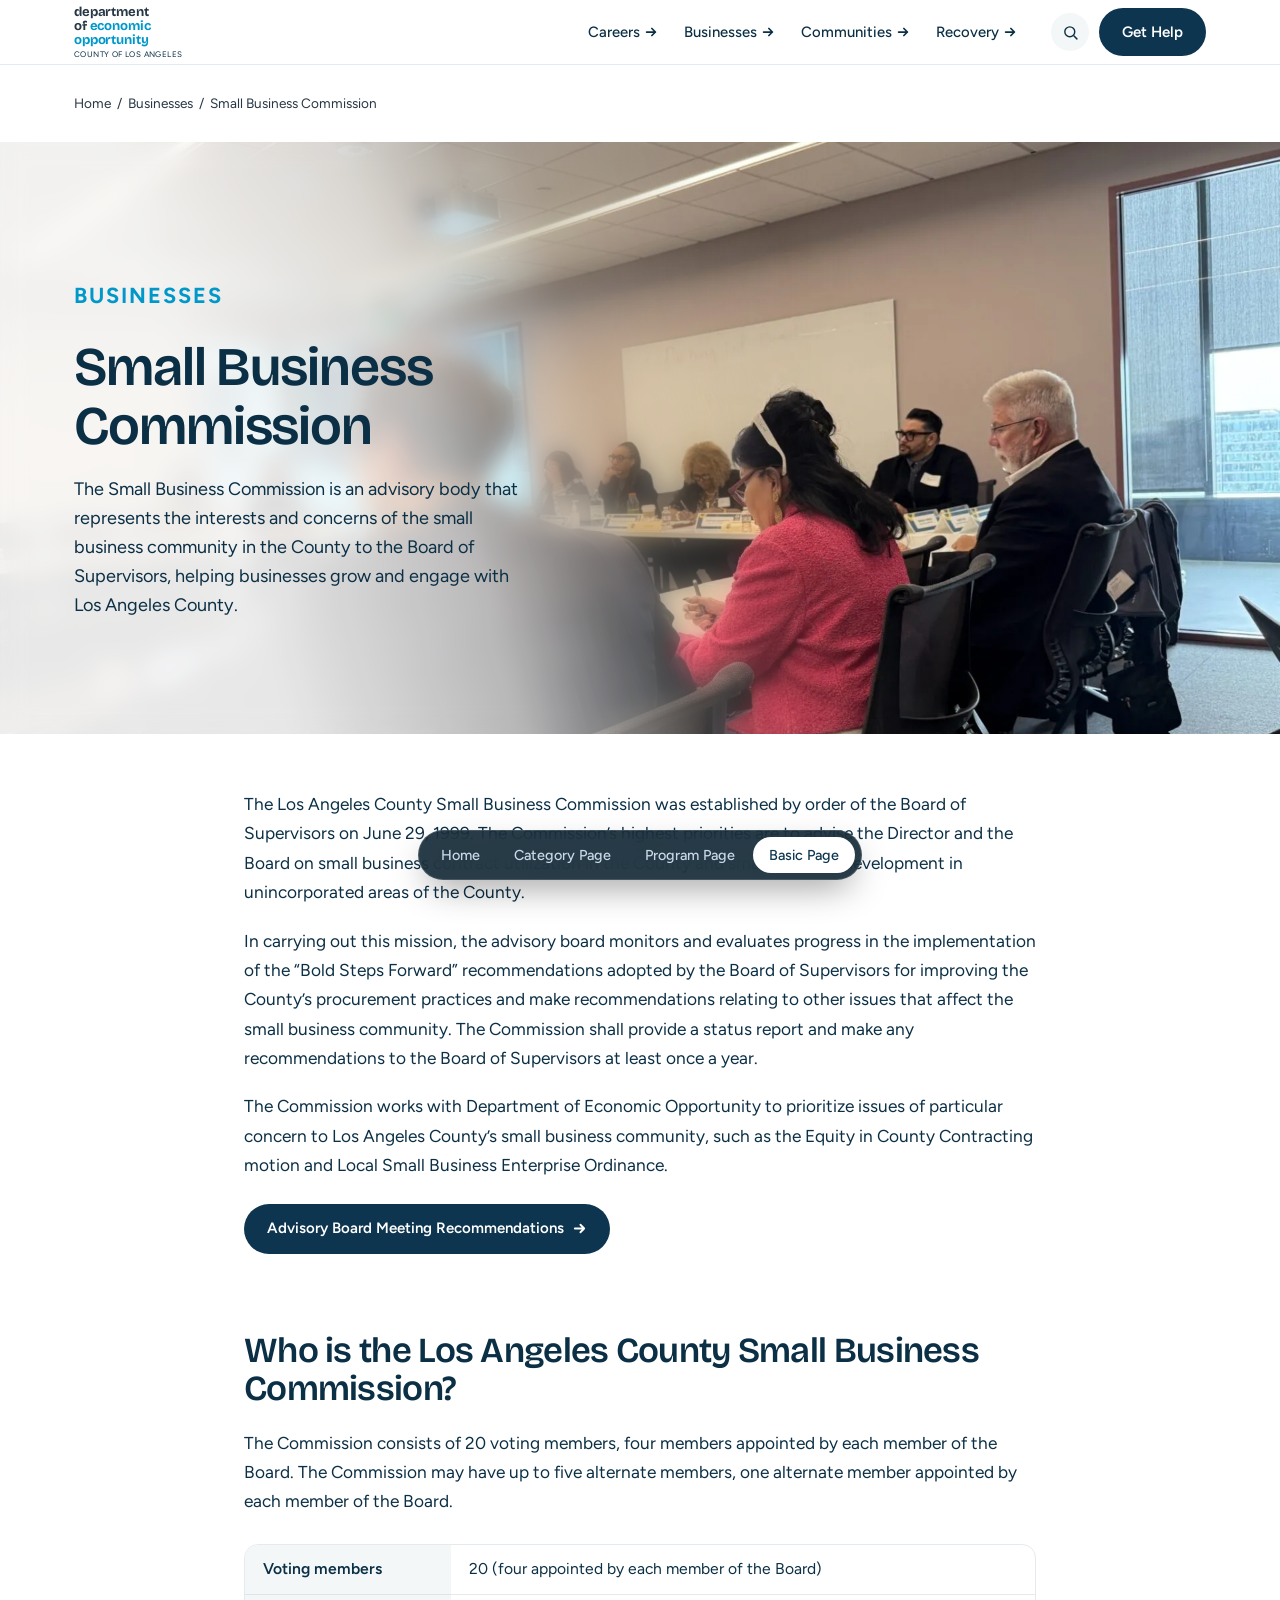
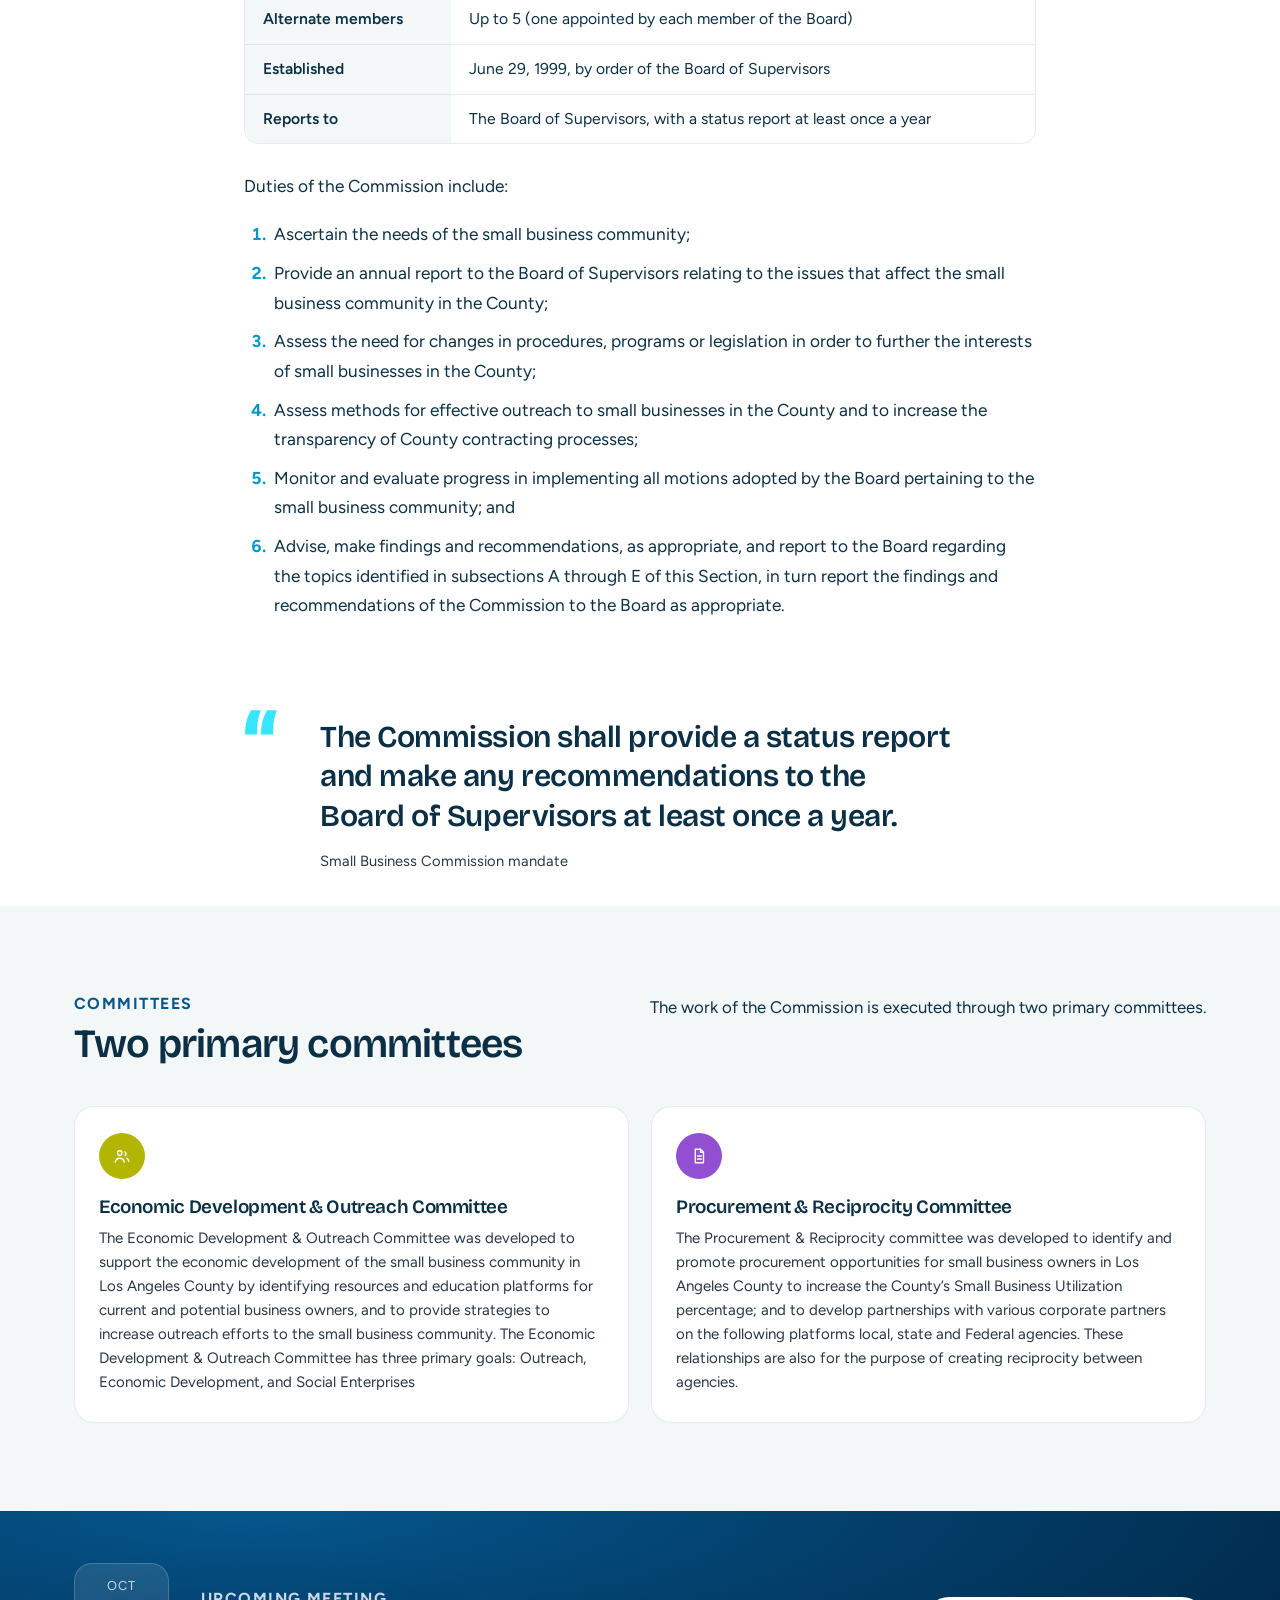
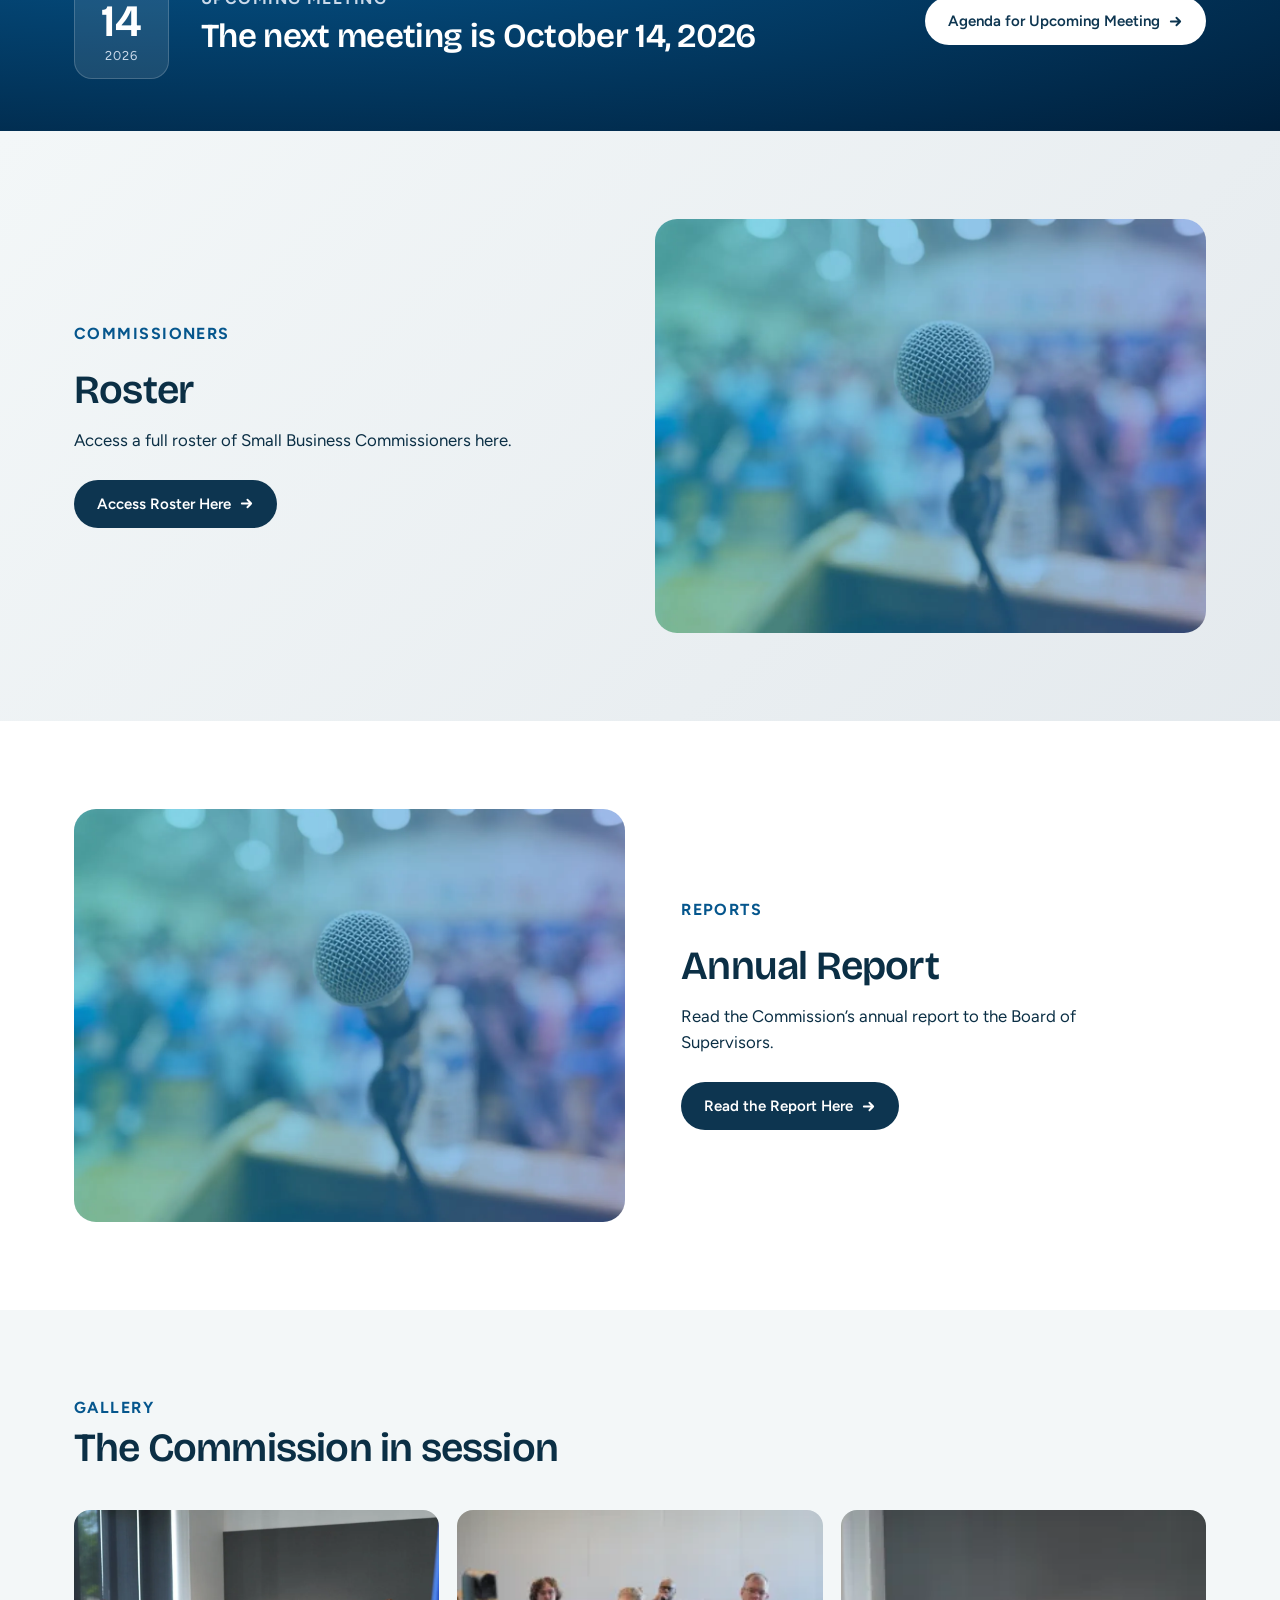
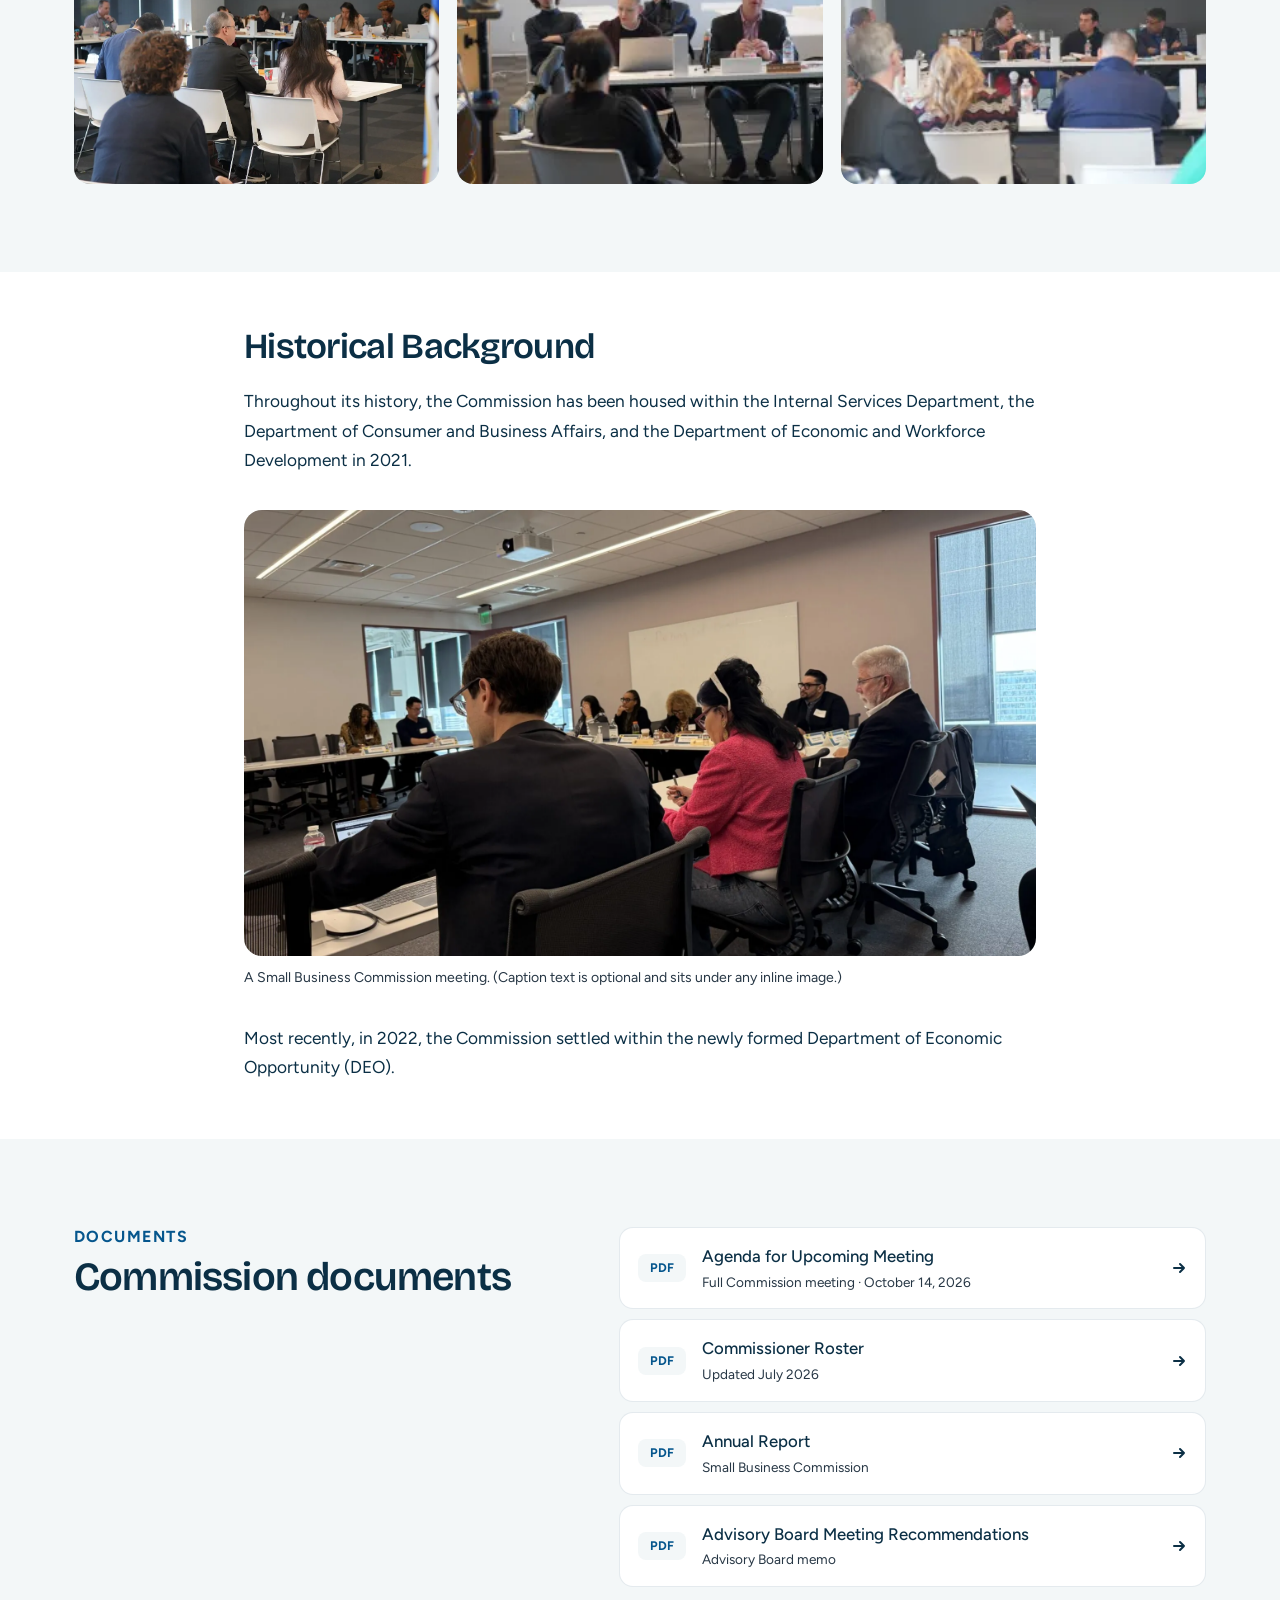
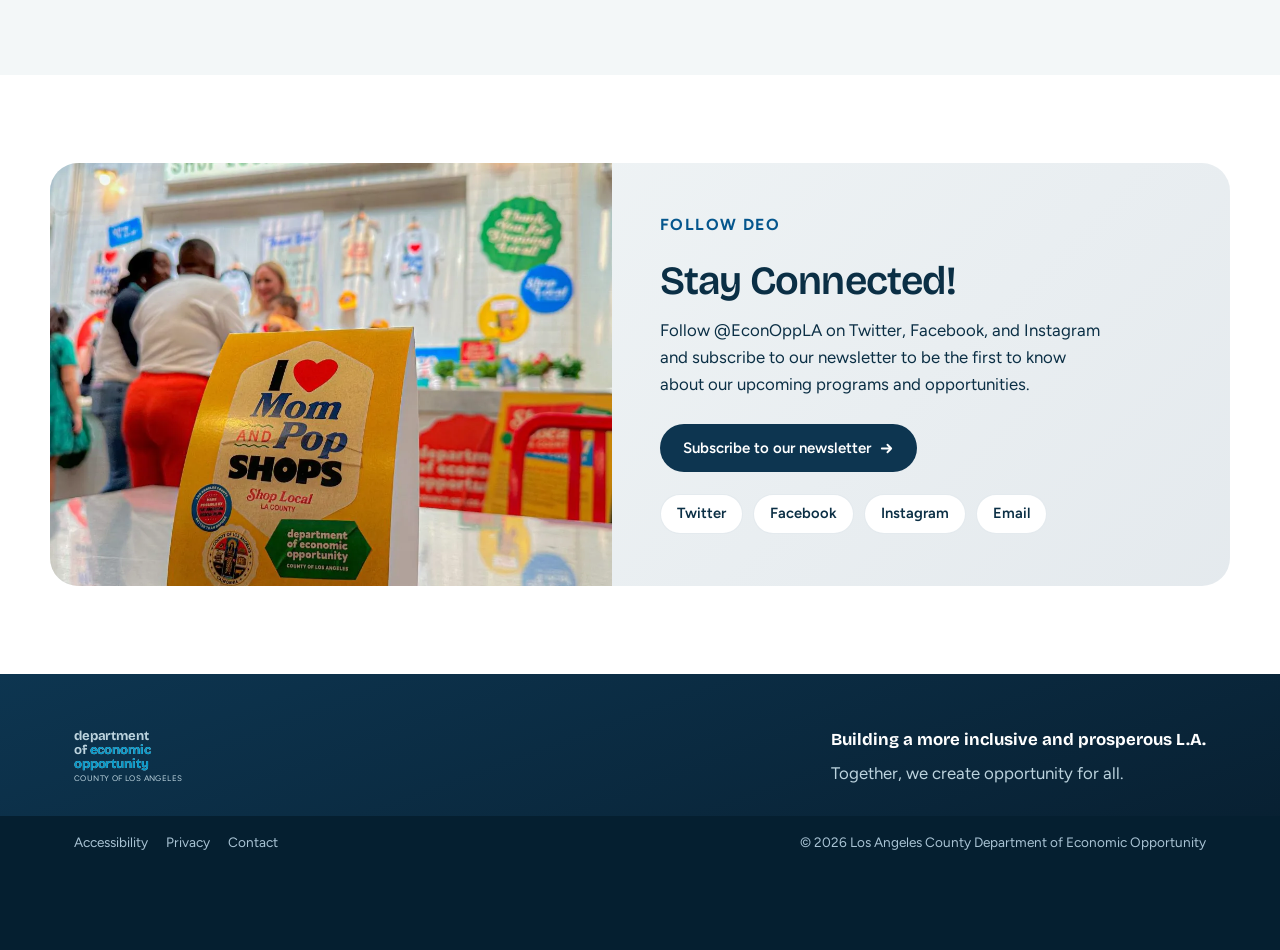
==== commit 4c6d20cd: "Removed alt variations of Program page." ====
--- a/basic-page.html
+++ b/basic-page.html
@@ -706,8 +706,9 @@
                     stroke-width="2"
                     stroke-linecap="round"
                     stroke-linejoin="round"
-                  /></svg
-              ></a>
+                  />
+                </svg>
+              </a>
             </li>
             <li>
               <a
@@ -730,8 +731,9 @@
                     stroke-width="2"
                     stroke-linecap="round"
                     stroke-linejoin="round"
-                  /></svg
-              ></a>
+                  />
+                </svg>
+              </a>
             </li>
             <li>
               <a
@@ -754,8 +756,9 @@
                     stroke-width="2"
                     stroke-linecap="round"
                     stroke-linejoin="round"
-                  /></svg
-              ></a>
+                  />
+                </svg>
+              </a>
             </li>
             <li>
               <a
@@ -780,8 +783,9 @@
                     stroke-width="2"
                     stroke-linecap="round"
                     stroke-linejoin="round"
-                  /></svg
-              ></a>
+                  />
+                </svg>
+              </a>
             </li>
           </ul>
         </div>
@@ -943,7 +947,7 @@
 
     <div class="mockup-nav" role="navigation" aria-label="Mockup pages">
       <a href="index.html">Home</a><a href="category.html">Category Page</a
-      ><a href="youthatwork.html">Detail Page</a
+      ><a href="youthatwork.html">Program Page</a
       ><a href="basic-page.html" aria-current="page">Basic Page</a>
     </div>
     <script>
--- a/style.css
+++ b/style.css
@@ -422,7 +422,7 @@
 }
 .path {
   display: grid;
-  grid-template-columns: repeat(4, 1fr);
+  grid-template-columns: repeat(3, 1fr);
   gap: 22px;
 }
 .pcard {
@@ -2271,7 +2271,10 @@
   margin: 1.6em 0 0.5em;
 }
 .rich h4 {
-  font: 600 1.12rem/1.3 Figtree, system-ui, sans-serif;
+  font:
+    600 1.12rem/1.3 Figtree,
+    system-ui,
+    sans-serif;
   letter-spacing: 0;
   color: var(--teal);
   margin: 1.5em 0 0.4em;
@@ -2371,7 +2374,10 @@
   position: absolute;
   left: 0;
   top: -14px;
-  font: 600 6.5rem/1 "Bricolage Grotesque", Figtree, sans-serif;
+  font:
+    600 6.5rem/1 "Bricolage Grotesque",
+    Figtree,
+    sans-serif;
   color: var(--aqua);
 }
 .pullquote blockquote {
@@ -2379,7 +2385,9 @@
 }
 .pullquote p {
   margin: 0;
-  font: 600 clamp(1.4rem, 2.4vw, 1.9rem) / 1.3 "Bricolage Grotesque", Figtree,
+  font:
+    600 clamp(1.4rem, 2.4vw, 1.9rem) / 1.3 "Bricolage Grotesque",
+    Figtree,
     sans-serif;
   letter-spacing: -0.015em;
   text-wrap: balance;
@@ -2411,7 +2419,10 @@
 .callout .date b {
   display: block;
   margin: 6px 0;
-  font: 600 2.8rem/1 "Bricolage Grotesque", Figtree, sans-serif;
+  font:
+    600 2.8rem/1 "Bricolage Grotesque",
+    Figtree,
+    sans-serif;
 }
 .callout .date span {
   display: block;
